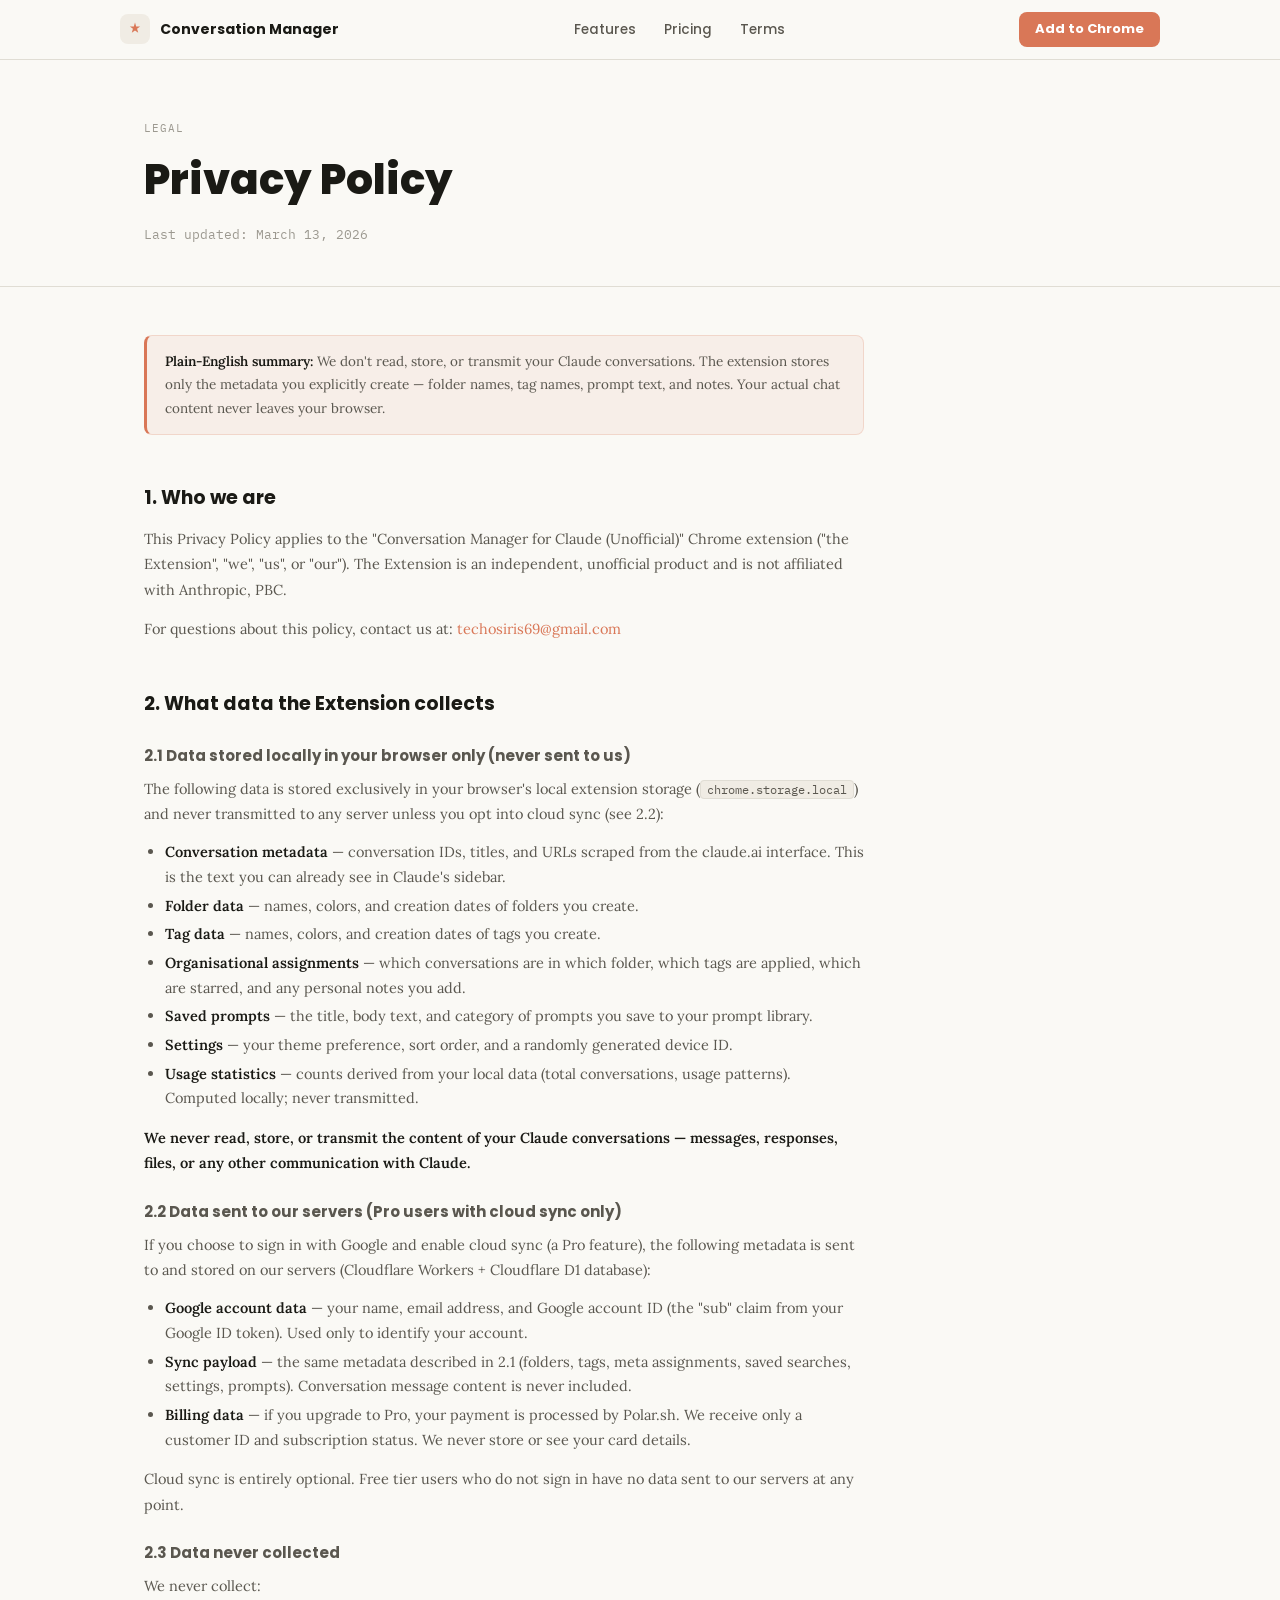
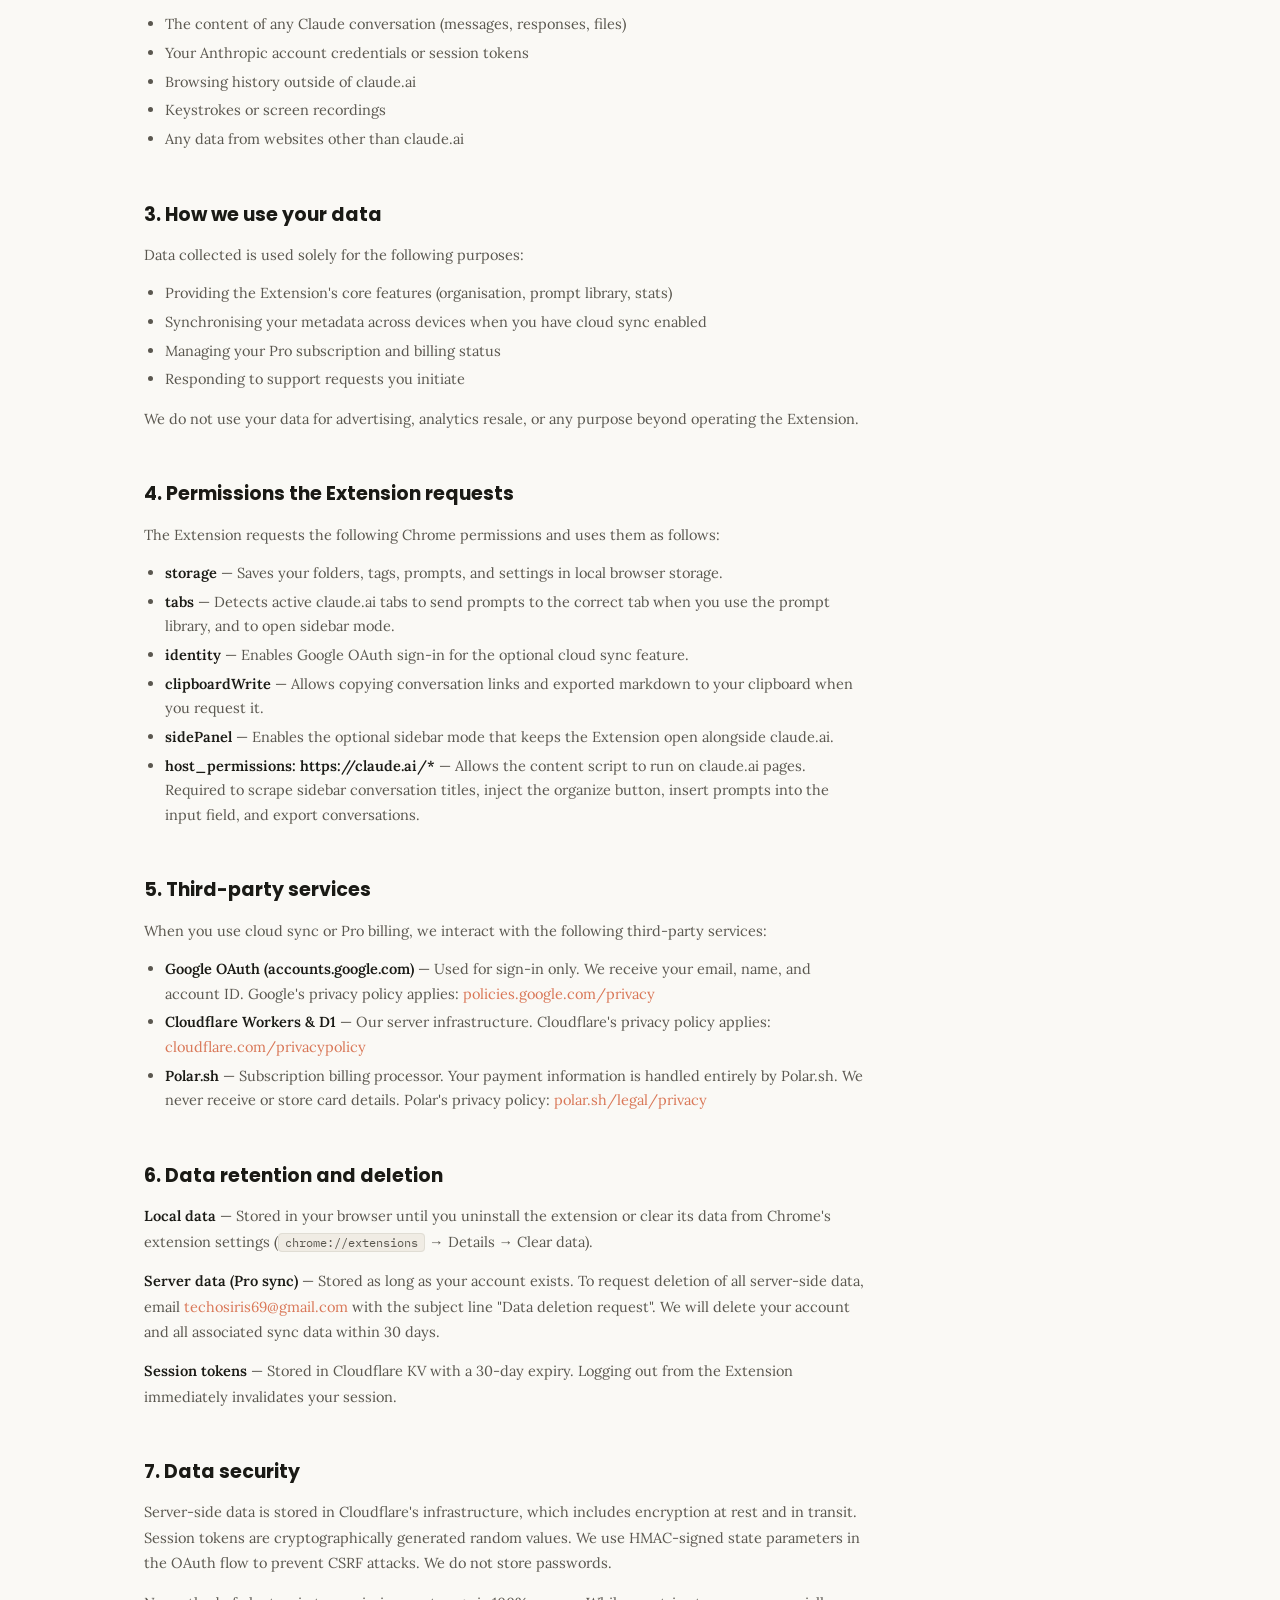
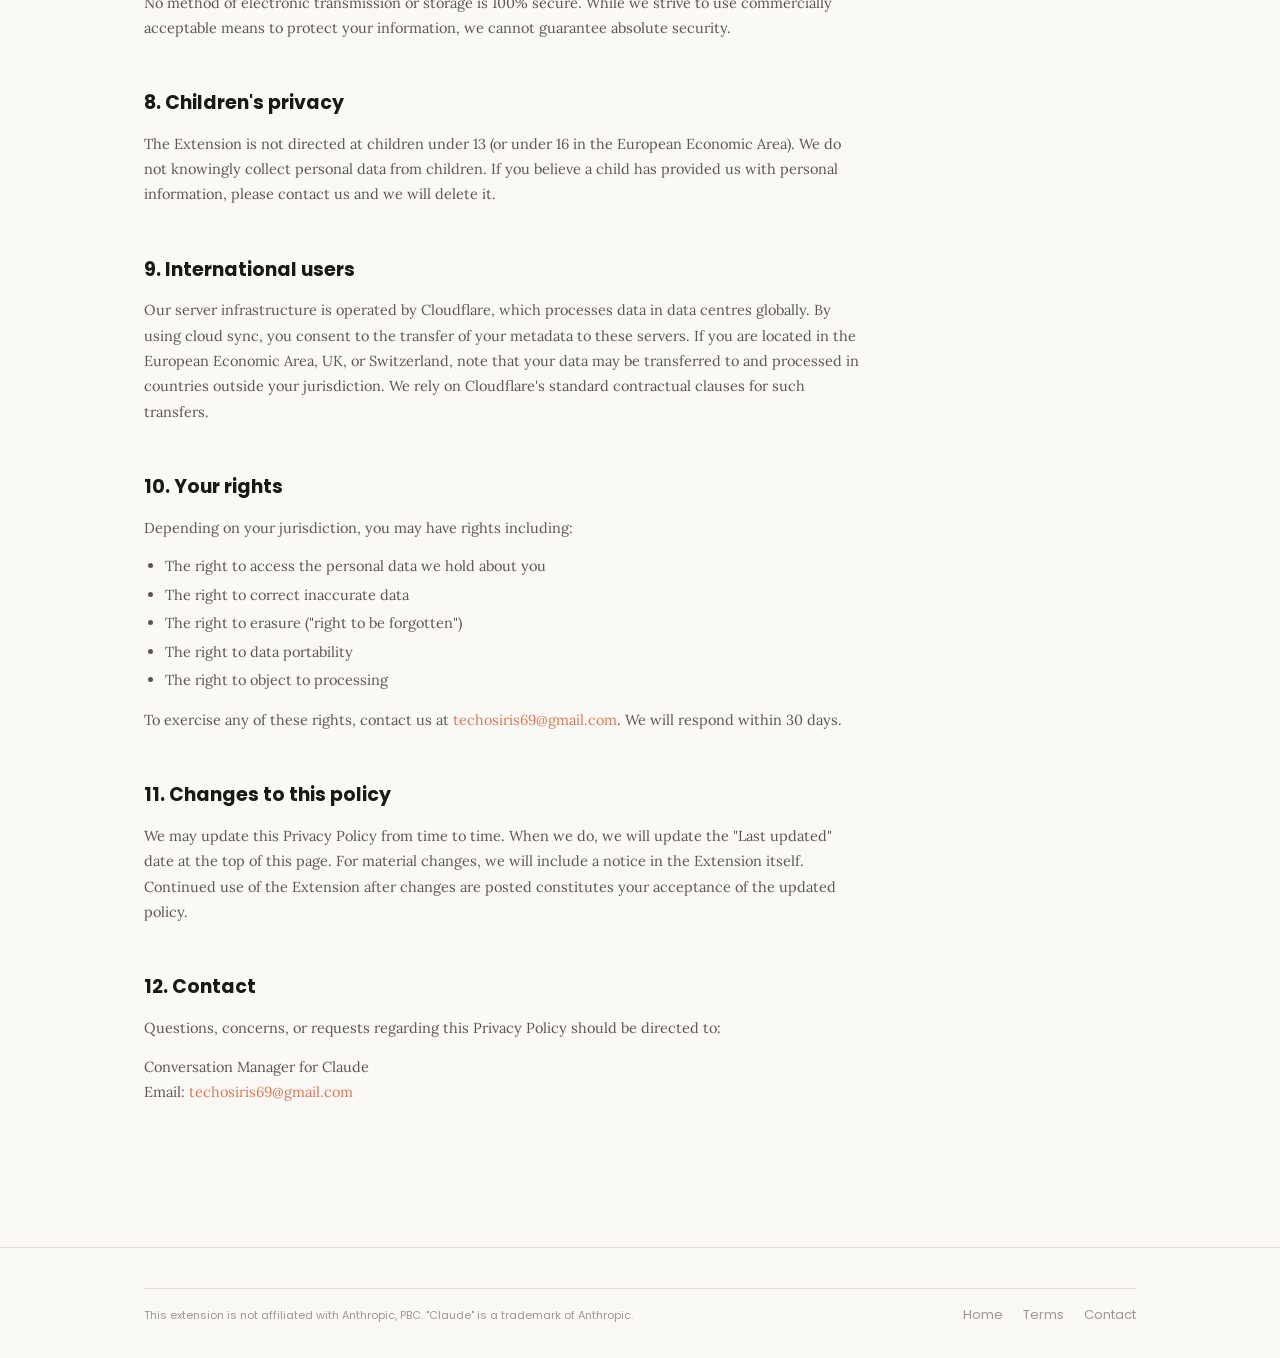
==== privacy.html @ 268daf03 "Add files via upload" ====
<!doctype html>
<html lang="en" data-theme="auto">
    <head>
        <meta charset="UTF-8" />
        <meta name="viewport" content="width=device-width, initial-scale=1.0" />
        <title>Privacy Policy — Conversation Manager for Claude</title>
        <meta
            name="description"
            content="Privacy Policy for Conversation Manager for Claude Chrome extension. We don't store your conversations. We store only metadata you explicitly create."
        />
        <link
            rel="canonical"
            href="https://uy-scuti100.github.io/ccm/privacy.html"
        />
        <link rel="preconnect" href="https://fonts.googleapis.com" />
        <link rel="preconnect" href="https://fonts.gstatic.com" crossorigin />
        <link
            href="https://fonts.googleapis.com/css2?family=IBM+Plex+Mono:wght@400;600&family=Lora:ital,wght@0,400;0,600;1,400&family=Poppins:wght@400;500;600;700;800&display=swap"
            rel="stylesheet"
        />
        <link rel="stylesheet" href="style.css" />
        <!-- or better for modern browsers: -->
        <link rel="icon" href="/assets/icon.svg" type="image/svg+xml" />
        <link rel="icon" href="/icon16.png" sizes="16x16" type="image/png" />
    </head>
    <body>
        <!-- ═══ NAV ═══ -->
        <nav class="site-nav">
            <div class="nav-inner">
                <a class="nav-brand" href="index.html">
                    <div class="nav-brand-icon">
                        <svg viewBox="0 0 28 28" fill="none">
                            <rect
                                width="28"
                                height="28"
                                rx="7"
                                fill="var(--surface2)"
                            />
                            <path
                                d="M14 4L15.8 10.2L22 10L17.2 13.8L19 20L14 16.5L9 20L10.8 13.8L6 10L12.2 10.2Z"
                                fill="#d97757"
                            />
                        </svg>
                    </div>
                    <span class="nav-brand-name">Conversation Manager</span>
                </a>
                <div class="nav-links">
                    <a class="nav-link" href="index.html#features">Features</a>
                    <a class="nav-link" href="index.html#pricing">Pricing</a>
                    <a class="nav-link" href="terms.html">Terms</a>
                </div>
                <div style="display: flex; gap: 8px; align-items: center">
                    <!--<button
                        class="theme-toggle"
                        id="theme-toggle"
                        title="Toggle theme"
                    >
                        🌙
                    </button>-->
                    <a
                        class="nav-cta"
                        href="https://chrome.google.com/webstore"
                        target="_blank"
                        rel="noopener"
                        >Add to Chrome</a
                    >
                </div>
            </div>
        </nav>

        <!-- ═══ HERO ═══ -->
        <div class="legal-hero">
            <div class="container">
                <div class="legal-hero-label">Legal</div>
                <h1 class="legal-hero-title">Privacy Policy</h1>
                <div class="legal-hero-date">Last updated: March 13, 2026</div>
            </div>
        </div>

        <!-- ═══ CONTENT ═══ -->
        <section style="padding-top: 0">
            <div class="container">
                <div class="legal-body">
                    <div class="legal-callout">
                        <p>
                            <strong>Plain-English summary:</strong> We don't
                            read, store, or transmit your Claude conversations.
                            The extension stores only the metadata you
                            explicitly create — folder names, tag names, prompt
                            text, and notes. Your actual chat content never
                            leaves your browser.
                        </p>
                    </div>

                    <h2>1. Who we are</h2>
                    <p>
                        This Privacy Policy applies to the "Conversation Manager
                        for Claude (Unofficial)" Chrome extension ("the
                        Extension", "we", "us", or "our"). The Extension is an
                        independent, unofficial product and is not affiliated
                        with Anthropic, PBC.
                    </p>
                    <p>
                        For questions about this policy, contact us at:
                        <a href="mailto:techosiris69@gmail.com"
                            >techosiris69@gmail.com</a
                        >
                    </p>

                    <h2>2. What data the Extension collects</h2>

                    <h3>
                        2.1 Data stored locally in your browser only (never sent
                        to us)
                    </h3>
                    <p>
                        The following data is stored exclusively in your
                        browser's local extension storage (<span
                            class="inline-code"
                            >chrome.storage.local</span
                        >) and never transmitted to any server unless you opt
                        into cloud sync (see 2.2):
                    </p>
                    <ul>
                        <li>
                            <strong>Conversation metadata</strong> —
                            conversation IDs, titles, and URLs scraped from the
                            claude.ai interface. This is the text you can
                            already see in Claude's sidebar.
                        </li>
                        <li>
                            <strong>Folder data</strong> — names, colors, and
                            creation dates of folders you create.
                        </li>
                        <li>
                            <strong>Tag data</strong> — names, colors, and
                            creation dates of tags you create.
                        </li>
                        <li>
                            <strong>Organisational assignments</strong> — which
                            conversations are in which folder, which tags are
                            applied, which are starred, and any personal notes
                            you add.
                        </li>
                        <li>
                            <strong>Saved prompts</strong> — the title, body
                            text, and category of prompts you save to your
                            prompt library.
                        </li>
                        <li>
                            <strong>Settings</strong> — your theme preference,
                            sort order, and a randomly generated device ID.
                        </li>
                        <li>
                            <strong>Usage statistics</strong> — counts derived
                            from your local data (total conversations, usage
                            patterns). Computed locally; never transmitted.
                        </li>
                    </ul>
                    <p>
                        <strong
                            >We never read, store, or transmit the content of
                            your Claude conversations — messages, responses,
                            files, or any other communication with
                            Claude.</strong
                        >
                    </p>

                    <h3>
                        2.2 Data sent to our servers (Pro users with cloud sync
                        only)
                    </h3>
                    <p>
                        If you choose to sign in with Google and enable cloud
                        sync (a Pro feature), the following metadata is sent to
                        and stored on our servers (Cloudflare Workers +
                        Cloudflare D1 database):
                    </p>
                    <ul>
                        <li>
                            <strong>Google account data</strong> — your name,
                            email address, and Google account ID (the "sub"
                            claim from your Google ID token). Used only to
                            identify your account.
                        </li>
                        <li>
                            <strong>Sync payload</strong> — the same metadata
                            described in 2.1 (folders, tags, meta assignments,
                            saved searches, settings, prompts). Conversation
                            message content is never included.
                        </li>
                        <li>
                            <strong>Billing data</strong> — if you upgrade to
                            Pro, your payment is processed by Polar.sh. We
                            receive only a customer ID and subscription status.
                            We never store or see your card details.
                        </li>
                    </ul>
                    <p>
                        Cloud sync is entirely optional. Free tier users who do
                        not sign in have no data sent to our servers at any
                        point.
                    </p>

                    <h3>2.3 Data never collected</h3>
                    <p>We never collect:</p>
                    <ul>
                        <li>
                            The content of any Claude conversation (messages,
                            responses, files)
                        </li>
                        <li>
                            Your Anthropic account credentials or session tokens
                        </li>
                        <li>Browsing history outside of claude.ai</li>
                        <li>Keystrokes or screen recordings</li>
                        <li>Any data from websites other than claude.ai</li>
                    </ul>

                    <h2>3. How we use your data</h2>
                    <p>
                        Data collected is used solely for the following
                        purposes:
                    </p>
                    <ul>
                        <li>
                            Providing the Extension's core features
                            (organisation, prompt library, stats)
                        </li>
                        <li>
                            Synchronising your metadata across devices when you
                            have cloud sync enabled
                        </li>
                        <li>
                            Managing your Pro subscription and billing status
                        </li>
                        <li>Responding to support requests you initiate</li>
                    </ul>
                    <p>
                        We do not use your data for advertising, analytics
                        resale, or any purpose beyond operating the Extension.
                    </p>

                    <h2>4. Permissions the Extension requests</h2>
                    <p>
                        The Extension requests the following Chrome permissions
                        and uses them as follows:
                    </p>
                    <ul>
                        <li>
                            <strong>storage</strong> — Saves your folders, tags,
                            prompts, and settings in local browser storage.
                        </li>
                        <li>
                            <strong>tabs</strong> — Detects active claude.ai
                            tabs to send prompts to the correct tab when you use
                            the prompt library, and to open sidebar mode.
                        </li>
                        <li>
                            <strong>identity</strong> — Enables Google OAuth
                            sign-in for the optional cloud sync feature.
                        </li>
                        <li>
                            <strong>clipboardWrite</strong> — Allows copying
                            conversation links and exported markdown to your
                            clipboard when you request it.
                        </li>
                        <li>
                            <strong>sidePanel</strong> — Enables the optional
                            sidebar mode that keeps the Extension open alongside
                            claude.ai.
                        </li>
                        <li>
                            <strong
                                >host_permissions: https://claude.ai/*</strong
                            >
                            — Allows the content script to run on claude.ai
                            pages. Required to scrape sidebar conversation
                            titles, inject the organize button, insert prompts
                            into the input field, and export conversations.
                        </li>
                    </ul>

                    <h2>5. Third-party services</h2>
                    <p>
                        When you use cloud sync or Pro billing, we interact with
                        the following third-party services:
                    </p>
                    <ul>
                        <li>
                            <strong>Google OAuth (accounts.google.com)</strong>
                            — Used for sign-in only. We receive your email,
                            name, and account ID. Google's privacy policy
                            applies:
                            <a
                                href="https://policies.google.com/privacy"
                                target="_blank"
                                rel="noopener"
                                >policies.google.com/privacy</a
                            >
                        </li>
                        <li>
                            <strong>Cloudflare Workers &amp; D1</strong> — Our
                            server infrastructure. Cloudflare's privacy policy
                            applies:
                            <a
                                href="https://www.cloudflare.com/privacypolicy/"
                                target="_blank"
                                rel="noopener"
                                >cloudflare.com/privacypolicy</a
                            >
                        </li>
                        <li>
                            <strong>Polar.sh</strong> — Subscription billing
                            processor. Your payment information is handled
                            entirely by Polar.sh. We never receive or store card
                            details. Polar's privacy policy:
                            <a
                                href="https://polar.sh/legal/privacy"
                                target="_blank"
                                rel="noopener"
                                >polar.sh/legal/privacy</a
                            >
                        </li>
                    </ul>

                    <h2>6. Data retention and deletion</h2>
                    <p>
                        <strong>Local data</strong> — Stored in your browser
                        until you uninstall the extension or clear its data from
                        Chrome's extension settings (<span class="inline-code"
                            >chrome://extensions</span
                        >
                        → Details → Clear data).
                    </p>
                    <p>
                        <strong>Server data (Pro sync)</strong> — Stored as long
                        as your account exists. To request deletion of all
                        server-side data, email
                        <a href="mailto:techosiris69@gmail.com"
                            >techosiris69@gmail.com</a
                        >
                        with the subject line "Data deletion request". We will
                        delete your account and all associated sync data within
                        30 days.
                    </p>
                    <p>
                        <strong>Session tokens</strong> — Stored in Cloudflare
                        KV with a 30-day expiry. Logging out from the Extension
                        immediately invalidates your session.
                    </p>

                    <h2>7. Data security</h2>
                    <p>
                        Server-side data is stored in Cloudflare's
                        infrastructure, which includes encryption at rest and in
                        transit. Session tokens are cryptographically generated
                        random values. We use HMAC-signed state parameters in
                        the OAuth flow to prevent CSRF attacks. We do not store
                        passwords.
                    </p>
                    <p>
                        No method of electronic transmission or storage is 100%
                        secure. While we strive to use commercially acceptable
                        means to protect your information, we cannot guarantee
                        absolute security.
                    </p>

                    <h2>8. Children's privacy</h2>
                    <p>
                        The Extension is not directed at children under 13 (or
                        under 16 in the European Economic Area). We do not
                        knowingly collect personal data from children. If you
                        believe a child has provided us with personal
                        information, please contact us and we will delete it.
                    </p>

                    <h2>9. International users</h2>
                    <p>
                        Our server infrastructure is operated by Cloudflare,
                        which processes data in data centres globally. By using
                        cloud sync, you consent to the transfer of your metadata
                        to these servers. If you are located in the European
                        Economic Area, UK, or Switzerland, note that your data
                        may be transferred to and processed in countries outside
                        your jurisdiction. We rely on Cloudflare's standard
                        contractual clauses for such transfers.
                    </p>

                    <h2>10. Your rights</h2>
                    <p>
                        Depending on your jurisdiction, you may have rights
                        including:
                    </p>
                    <ul>
                        <li>
                            The right to access the personal data we hold about
                            you
                        </li>
                        <li>The right to correct inaccurate data</li>
                        <li>The right to erasure ("right to be forgotten")</li>
                        <li>The right to data portability</li>
                        <li>The right to object to processing</li>
                    </ul>
                    <p>
                        To exercise any of these rights, contact us at
                        <a href="mailto:techosiris69@gmail.com"
                            >techosiris69@gmail.com</a
                        >. We will respond within 30 days.
                    </p>

                    <h2>11. Changes to this policy</h2>
                    <p>
                        We may update this Privacy Policy from time to time.
                        When we do, we will update the "Last updated" date at
                        the top of this page. For material changes, we will
                        include a notice in the Extension itself. Continued use
                        of the Extension after changes are posted constitutes
                        your acceptance of the updated policy.
                    </p>

                    <h2>12. Contact</h2>
                    <p>
                        Questions, concerns, or requests regarding this Privacy
                        Policy should be directed to:
                    </p>
                    <p>
                        Conversation Manager for Claude<br />
                        Email:
                        <a href="mailto:techosiris69@gmail.com"
                            >techosiris69@gmail.com</a
                        ><br />
                        <!--GitHub:
                        <a
                            href="https://github.com/uy-scuti100/ccm"
                            target="_blank"
                            rel="noopener"
                            >github.com/uy-scuti100/ccm</a
                        >-->
                    </p>
                </div>
            </div>
        </section>

        <!-- ═══ FOOTER ═══ -->
        <footer class="site-footer" style="margin-top: 48px">
            <div class="footer-inner">
                <div class="footer-bottom">
                    <div class="footer-disclaimer">
                        This extension is not affiliated with Anthropic, PBC.
                        "Claude" is a trademark of Anthropic.
                    </div>
                    <div style="display: flex; gap: 20px">
                        <a class="footer-link" href="index.html">Home</a>
                        <a class="footer-link" href="terms.html">Terms</a>
                        <a
                            class="footer-link"
                            href="mailto:techosiris69@gmail.com"
                            >Contact</a
                        >
                    </div>
                </div>
            </div>
        </footer>

        <script>
            const themes = ["auto", "light", "dark"];
            const icons = { auto: "🌙", light: "☀️", dark: "🌙" };
            let idx = 0;
            const html = document.documentElement;
            const btn = document.getElementById("theme-toggle");
            function load() {
                const s = localStorage.getItem("ccm-site-theme") || "auto";
                idx = themes.indexOf(s);
                if (idx < 0) idx = 0;
                apply();
            }
            function apply() {
                html.setAttribute("data-theme", themes[idx]);
                if (btn) btn.textContent = icons[themes[idx]];
                localStorage.setItem("ccm-site-theme", themes[idx]);
            }
            btn?.addEventListener("click", () => {
                idx = (idx + 1) % themes.length;
                apply();
            });
            load();
        </script>
    </body>
</html>
---- style.css ----
/* ═══════════════════════════════════════════════════
   Conversation Manager for Claude — Site Styles
   Design system: Anthropic-inspired warm neutrals
   Supports light / dark / auto (prefers-color-scheme)
═══════════════════════════════════════════════════ */

/* ─── TOKENS ─── */
:root {
    --accent: #d97757;
    --accent-h: #c4673f;
    --blue: #5a8bb8;
    --green: #5a8b5a;

    --bg: #faf9f5;
    --bg2: #f3f1eb;
    --surface: #ffffff;
    --surface2: #f0ece4;
    --border: #e0ddd4;
    --border2: #ccc9c0;

    --text: #1a1a15;
    --text2: #5a574f;
    --muted: #9c9990;

    --radius: 14px;
    --radius-sm: 8px;
    --shadow: 0 4px 24px rgba(0, 0, 0, 0.08), 0 1px 4px rgba(0, 0, 0, 0.05);
    --shadow-lg: 0 12px 48px rgba(0, 0, 0, 0.12), 0 2px 8px rgba(0, 0, 0, 0.06);

    --font-ui:
        "Poppins", -apple-system, BlinkMacSystemFont, "Segoe UI", sans-serif;
    --font-body: "Lora", Georgia, "Times New Roman", serif;
    --font-mono: "IBM Plex Mono", "Fira Code", "Cascadia Code", monospace;

    --max-w: 1040px;
    --nav-h: 60px;

    color-scheme: light;
}

[data-theme="dark"] {
    --bg: #141413;
    --bg2: #1a1917;
    --surface: #201e1c;
    --surface2: #2a2826;
    --border: #2c2a27;
    --border2: #3a3733;

    --text: #f0ece4;
    --text2: #b0aea5;
    --muted: #6b6760;

    color-scheme: dark;
}

@media (prefers-color-scheme: dark) {
    [data-theme="auto"] {
        --bg: #141413;
        --bg2: #1a1917;
        --surface: #201e1c;
        --surface2: #2a2826;
        --border: #2c2a27;
        --border2: #3a3733;
        --text: #f0ece4;
        --text2: #b0aea5;
        --muted: #6b6760;
        color-scheme: dark;
    }
}

/* ─── RESET ─── */
*,
*::before,
*::after {
    box-sizing: border-box;
    margin: 0;
    padding: 0;
}
html {
    scroll-behavior: smooth;
}
body {
    font-family: var(--font-ui);
    font-size: 15px;
    line-height: 1.6;
    background: var(--bg);
    color: var(--text);
    transition:
        background 0.2s,
        color 0.2s;
    min-height: 100vh;
}
a {
    color: var(--accent);
    text-decoration: none;
}
a:hover {
    text-decoration: underline;
}
img {
    max-width: 100%;
    display: block;
}
ul,
ol {
    padding-left: 1.4em;
}

/* ─── NAV ─── */
.site-nav {
    position: sticky;
    top: 0;
    height: var(--nav-h);
    background: var(--bg);
    border-bottom: 1px solid var(--border);
    backdrop-filter: blur(12px);
    -webkit-backdrop-filter: blur(12px);
    z-index: 100;
    display: flex;
    align-items: center;
    padding: 0 24px;
}
.nav-inner {
    max-width: var(--max-w);
    width: 100%;
    margin: 0 auto;
    display: flex;
    align-items: center;
    justify-content: space-between;
    gap: 16px;
}
.nav-brand {
    display: flex;
    align-items: center;
    gap: 10px;
    text-decoration: none;
    color: var(--text);
}
.nav-brand-icon {
    width: 30px;
    height: 30px;
    background: var(--surface2);
    border-radius: 8px;
    display: flex;
    align-items: center;
    justify-content: center;
    flex-shrink: 0;
}
.nav-brand-icon svg {
    width: 18px;
    height: 18px;
}
.nav-brand-name {
    font-size: 14px;
    font-weight: 700;
    color: var(--text);
    white-space: nowrap;
}
.nav-links {
    display: flex;
    align-items: center;
    gap: 4px;
}
.nav-link {
    padding: 6px 12px;
    border-radius: 6px;
    font-size: 13.5px;
    font-weight: 500;
    color: var(--text2);
    transition:
        background 0.15s,
        color 0.15s;
    text-decoration: none;
}
.nav-link:hover {
    background: var(--surface2);
    color: var(--text);
    text-decoration: none;
}
.nav-cta {
    padding: 7px 16px;
    background: var(--accent);
    color: #fff !important;
    border-radius: 8px;
    font-size: 13px;
    font-weight: 700;
    transition:
        background 0.15s,
        transform 0.1s;
    white-space: nowrap;
}
.nav-cta:hover {
    background: var(--accent-h);
    transform: translateY(-1px);
    text-decoration: none;
}

/* Theme toggle */
.theme-toggle {
    width: 34px;
    height: 34px;
    border-radius: 8px;
    border: 1px solid var(--border);
    background: var(--surface);
    color: var(--text2);
    cursor: pointer;
    display: flex;
    align-items: center;
    justify-content: center;
    font-size: 15px;
    transition:
        background 0.15s,
        border-color 0.15s;
    flex-shrink: 0;
}
.theme-toggle:hover {
    background: var(--surface2);
    border-color: var(--border2);
}

/* ─── LAYOUT ─── */
.container {
    max-width: var(--max-w);
    margin: 0 auto;
    padding: 0 24px;
}
section {
    padding: 80px 0;
}
section:first-of-type {
    padding-top: 60px;
}

/* ─── HERO ─── */
.hero {
    padding: 80px 0 72px;
    text-align: center;
}
.hero-badge {
    display: inline-flex;
    align-items: center;
    gap: 6px;
    padding: 5px 14px;
    background: rgba(217, 119, 87, 0.12);
    border: 1px solid rgba(217, 119, 87, 0.25);
    border-radius: 100px;
    font-size: 12px;
    font-weight: 600;
    color: var(--accent);
    font-family: var(--font-mono);
    margin-bottom: 24px;
    letter-spacing: 0.05em;
    text-transform: uppercase;
}
.hero-title {
    font-size: clamp(32px, 5vw, 56px);
    font-weight: 800;
    line-height: 1.1;
    color: var(--text);
    margin-bottom: 20px;
    letter-spacing: -0.02em;
}
.hero-title em {
    font-style: normal;
    color: var(--accent);
}
.hero-sub {
    font-size: clamp(16px, 2.5vw, 19px);
    color: var(--text2);
    max-width: 560px;
    margin: 0 auto 36px;
    line-height: 1.65;
    font-family: var(--font-body);
}
.hero-actions {
    display: flex;
    gap: 12px;
    justify-content: center;
    flex-wrap: wrap;
    margin-bottom: 48px;
}
.btn {
    display: inline-flex;
    align-items: center;
    gap: 8px;
    padding: 13px 26px;
    border-radius: 10px;
    font-family: var(--font-ui);
    font-size: 14px;
    font-weight: 700;
    cursor: pointer;
    border: none;
    transition: all 0.15s;
    text-decoration: none;
}
.btn-primary {
    background: var(--accent);
    color: #fff;
    box-shadow: 0 4px 14px rgba(217, 119, 87, 0.35);
}
.btn-primary:hover {
    background: var(--accent-h);
    transform: translateY(-2px);
    box-shadow: 0 6px 20px rgba(217, 119, 87, 0.4);
    text-decoration: none;
    color: #fff;
}
.btn-secondary {
    background: var(--surface);
    color: var(--text);
    border: 1px solid var(--border);
}
.btn-secondary:hover {
    background: var(--surface2);
    transform: translateY(-1px);
    text-decoration: none;
    color: var(--text);
}

/* Browser mockup */
.browser-mockup {
    max-width: 780px;
    margin: 0 auto;
    background: var(--surface);
    border: 1px solid var(--border);
    border-radius: 12px;
    box-shadow: var(--shadow-lg);
    overflow: hidden;
}
.browser-bar {
    display: flex;
    align-items: center;
    gap: 6px;
    padding: 10px 14px;
    background: var(--surface2);
    border-bottom: 1px solid var(--border);
}
.browser-dot {
    width: 10px;
    height: 10px;
    border-radius: 50%;
    background: var(--border2);
}
.browser-dot:nth-child(1) {
    background: #ff5f57;
}
.browser-dot:nth-child(2) {
    background: #febc2e;
}
.browser-dot:nth-child(3) {
    background: #28c840;
}
.browser-url {
    flex: 1;
    background: var(--bg);
    border: 1px solid var(--border);
    border-radius: 5px;
    height: 22px;
    margin: 0 8px;
    display: flex;
    align-items: center;
    padding: 0 8px;
    font-family: var(--font-mono);
    font-size: 10px;
    color: var(--muted);
}
.browser-content {
    aspect-ratio: 16/9;
    background: var(--bg2);
    display: flex;
    align-items: center;
    justify-content: center;
    color: var(--muted);
    font-size: 13px;
}
.browser-screenshot {
    width: 100%;
    object-fit: cover;
}

/* ─── FEATURES GRID ─── */
.section-label {
    font-family: var(--font-mono);
    font-size: 11px;
    text-transform: uppercase;
    letter-spacing: 0.12em;
    color: var(--accent);
    margin-bottom: 12px;
}
.section-title {
    font-size: clamp(24px, 3.5vw, 38px);
    font-weight: 800;
    color: var(--text);
    margin-bottom: 14px;
    letter-spacing: -0.02em;
    line-height: 1.15;
}
.section-sub {
    font-size: 16px;
    color: var(--text2);
    max-width: 520px;
    font-family: var(--font-body);
    line-height: 1.65;
    margin-bottom: 48px;
}
.features-grid {
    display: grid;
    grid-template-columns: repeat(auto-fill, minmax(280px, 1fr));
    gap: 16px;
}
.feature-card {
    background: var(--surface);
    border: 1px solid var(--border);
    border-radius: var(--radius);
    padding: 24px;
    transition:
        border-color 0.15s,
        box-shadow 0.15s,
        transform 0.15s;
}
.feature-card:hover {
    border-color: rgba(217, 119, 87, 0.4);
    box-shadow: var(--shadow);
    transform: translateY(-2px);
}
.feature-icon {
    width: 42px;
    height: 42px;
    background: rgba(217, 119, 87, 0.1);
    border-radius: 10px;
    display: flex;
    align-items: center;
    justify-content: center;
    font-size: 20px;
    margin-bottom: 14px;
}
.feature-title {
    font-size: 15px;
    font-weight: 700;
    color: var(--text);
    margin-bottom: 6px;
}
.feature-desc {
    font-size: 13.5px;
    color: var(--text2);
    line-height: 1.6;
    font-family: var(--font-body);
}
.feature-badge {
    display: inline-block;
    margin-top: 10px;
    font-family: var(--font-mono);
    font-size: 9px;
    padding: 2px 7px;
    border-radius: 4px;
    font-weight: 600;
    text-transform: uppercase;
    letter-spacing: 0.06em;
}
.badge-free {
    background: rgba(90, 139, 90, 0.15);
    color: var(--green);
    border: 1px solid rgba(90, 139, 90, 0.3);
}
.badge-pro {
    background: rgba(217, 119, 87, 0.12);
    color: var(--accent);
    border: 1px solid rgba(217, 119, 87, 0.25);
}

/* ─── HOW IT WORKS ─── */
.steps {
    display: flex;
    flex-direction: column;
    gap: 0;
    max-width: 640px;
}
.step {
    display: flex;
    gap: 20px;
    position: relative;
    padding-bottom: 32px;
}
.step:last-child {
    padding-bottom: 0;
}
.step-num-wrap {
    display: flex;
    flex-direction: column;
    align-items: center;
    flex-shrink: 0;
}
.step-num {
    width: 36px;
    height: 36px;
    background: var(--accent);
    color: #fff;
    border-radius: 50%;
    display: flex;
    align-items: center;
    justify-content: center;
    font-size: 14px;
    font-weight: 800;
    flex-shrink: 0;
}
.step-line {
    width: 2px;
    flex: 1;
    background: var(--border);
    margin-top: 6px;
}
.step:last-child .step-line {
    display: none;
}
.step-body {
    padding-top: 6px;
}
.step-title {
    font-size: 15px;
    font-weight: 700;
    color: var(--text);
    margin-bottom: 4px;
}
.step-desc {
    font-size: 13.5px;
    color: var(--text2);
    font-family: var(--font-body);
    line-height: 1.6;
}

/* ─── PRICING ─── */
.pricing-grid {
    display: grid;
    grid-template-columns: repeat(auto-fit, minmax(280px, 1fr));
    gap: 20px;
    max-width: 700px;
}
.pricing-card {
    background: var(--surface);
    border: 1px solid var(--border);
    border-radius: var(--radius);
    padding: 28px;
    position: relative;
}
.pricing-card.featured {
    border-color: var(--accent);
    box-shadow:
        0 0 0 1px var(--accent),
        var(--shadow);
}
.pricing-featured-badge {
    position: absolute;
    top: -11px;
    left: 50%;
    transform: translateX(-50%);
    background: var(--accent);
    color: #fff;
    font-size: 10px;
    font-weight: 700;
    padding: 3px 12px;
    border-radius: 100px;
    font-family: var(--font-mono);
    text-transform: uppercase;
    letter-spacing: 0.06em;
    white-space: nowrap;
}
.pricing-plan {
    font-size: 13px;
    font-weight: 700;
    color: var(--muted);
    text-transform: uppercase;
    letter-spacing: 0.08em;
    margin-bottom: 10px;
    font-family: var(--font-mono);
}
.pricing-price {
    font-size: 40px;
    font-weight: 800;
    color: var(--text);
    line-height: 1;
    margin-bottom: 4px;
}
.pricing-price sup {
    font-size: 20px;
    vertical-align: top;
    margin-top: 8px;
    display: inline-block;
}
.pricing-period {
    font-size: 13px;
    color: var(--muted);
    margin-bottom: 20px;
}
.pricing-divider {
    border: none;
    border-top: 1px solid var(--border);
    margin: 16px 0;
}
.pricing-features {
    list-style: none;
    padding: 0;
    display: flex;
    flex-direction: column;
    gap: 9px;
    margin-bottom: 24px;
}
.pricing-features li {
    display: flex;
    gap: 8px;
    font-size: 13.5px;
    color: var(--text2);
    align-items: flex-start;
}
.pricing-features li::before {
    content: "✓";
    color: var(--accent);
    font-weight: 700;
    flex-shrink: 0;
    margin-top: 1px;
}
.pricing-features li.dim {
    color: var(--muted);
}
.pricing-features li.dim::before {
    content: "–";
    color: var(--muted);
}
.pricing-btn {
    display: block;
    width: 100%;
    padding: 11px;
    text-align: center;
    border-radius: 8px;
    font-family: var(--font-ui);
    font-size: 13.5px;
    font-weight: 700;
    cursor: pointer;
    border: none;
    transition: all 0.15s;
    text-decoration: none;
}
.pricing-btn.primary {
    background: var(--accent);
    color: #fff;
}
.pricing-btn.primary:hover {
    background: var(--accent-h);
    text-decoration: none;
    color: #fff;
}
.pricing-btn.ghost {
    background: transparent;
    color: var(--text2);
    border: 1px solid var(--border);
}
.pricing-btn.ghost:hover {
    border-color: var(--accent);
    color: var(--accent);
    text-decoration: none;
}

/* ─── FAQ ─── */
.faq-list {
    max-width: 680px;
    display: flex;
    flex-direction: column;
    gap: 0;
}
.faq-item {
    border-bottom: 1px solid var(--border);
}
.faq-item:first-child {
    border-top: 1px solid var(--border);
}
.faq-q {
    display: flex;
    justify-content: space-between;
    align-items: center;
    padding: 18px 0;
    cursor: pointer;
    font-size: 15px;
    font-weight: 600;
    color: var(--text);
    gap: 12px;
    user-select: none;
}
.faq-q:hover {
    color: var(--accent);
}
.faq-arrow {
    font-size: 12px;
    color: var(--muted);
    transition: transform 0.2s;
    flex-shrink: 0;
}
.faq-item.open .faq-arrow {
    transform: rotate(180deg);
}
.faq-a {
    display: none;
    padding-bottom: 18px;
    font-size: 14px;
    color: var(--text2);
    font-family: var(--font-body);
    line-height: 1.7;
}
.faq-item.open .faq-a {
    display: block;
}

/* ─── CTA SECTION ─── */
.cta-section {
    background: linear-gradient(
        135deg,
        rgba(217, 119, 87, 0.08) 0%,
        rgba(90, 139, 204, 0.06) 100%
    );
    border: 1px solid var(--border);
    border-radius: var(--radius);
    padding: 56px 40px;
    text-align: center;
}
.cta-title {
    font-size: clamp(22px, 3vw, 34px);
    font-weight: 800;
    color: var(--text);
    margin-bottom: 12px;
}
.cta-sub {
    font-size: 16px;
    color: var(--text2);
    font-family: var(--font-body);
    margin-bottom: 28px;
}

/* ─── FOOTER ─── */
.site-footer {
    border-top: 1px solid var(--border);
    padding: 40px 0 32px;
}
.footer-inner {
    max-width: var(--max-w);
    margin: 0 auto;
    padding: 0 24px;
    display: flex;
    flex-direction: column;
    gap: 24px;
}
.footer-top {
    display: flex;
    justify-content: space-between;
    align-items: flex-start;
    flex-wrap: wrap;
    gap: 24px;
}
.footer-brand {
    display: flex;
    align-items: center;
    gap: 10px;
    color: var(--text2);
    font-size: 13.5px;
    text-decoration: none;
}
.footer-brand:hover {
    color: var(--text);
    text-decoration: none;
}
.footer-links {
    display: flex;
    gap: 20px;
    flex-wrap: wrap;
}
.footer-link {
    font-size: 13px;
    color: var(--muted);
    transition: color 0.15s;
}
.footer-link:hover {
    color: var(--text);
    text-decoration: none;
}
.footer-bottom {
    display: flex;
    justify-content: space-between;
    align-items: center;
    flex-wrap: wrap;
    gap: 8px;
    padding-top: 16px;
    border-top: 1px solid var(--border);
    font-size: 12px;
    color: var(--muted);
}
.footer-disclaimer {
    max-width: 520px;
    font-size: 11px;
    color: var(--muted);
    line-height: 1.5;
}

/* ─── LEGAL PAGES ─── */
.legal-hero {
    padding: 60px 0 40px;
    border-bottom: 1px solid var(--border);
    margin-bottom: 48px;
}
.legal-hero-label {
    font-family: var(--font-mono);
    font-size: 11px;
    text-transform: uppercase;
    letter-spacing: 0.1em;
    color: var(--muted);
    margin-bottom: 8px;
}
.legal-hero-title {
    font-size: clamp(26px, 4vw, 42px);
    font-weight: 800;
    color: var(--text);
    margin-bottom: 12px;
}
.legal-hero-date {
    font-size: 13px;
    color: var(--muted);
    font-family: var(--font-mono);
}
.legal-body {
    max-width: 720px;
}
.legal-body h2 {
    font-size: 19px;
    font-weight: 700;
    color: var(--text);
    margin: 40px 0 12px;
    padding-top: 8px;
}
.legal-body h3 {
    font-size: 15px;
    font-weight: 700;
    color: var(--text2);
    margin: 24px 0 8px;
}
.legal-body p {
    font-size: 14.5px;
    color: var(--text2);
    font-family: var(--font-body);
    line-height: 1.75;
    margin-bottom: 14px;
}
.legal-body ul,
.legal-body ol {
    margin-bottom: 14px;
}
.legal-body li {
    font-size: 14.5px;
    color: var(--text2);
    font-family: var(--font-body);
    line-height: 1.7;
    margin-bottom: 4px;
}
.legal-body a {
    color: var(--accent);
}
.legal-body strong {
    color: var(--text);
    font-weight: 600;
}
.legal-callout {
    background: rgba(217, 119, 87, 0.08);
    border: 1px solid rgba(217, 119, 87, 0.2);
    border-left: 3px solid var(--accent);
    border-radius: 8px;
    padding: 14px 18px;
    margin: 20px 0;
}
.legal-callout p {
    margin: 0;
    font-size: 13.5px;
    color: var(--text2);
}

/* ─── UTILS ─── */
.text-center {
    text-align: center;
}
.mt-48 {
    margin-top: 48px;
}
.inline-code {
    font-family: var(--font-mono);
    font-size: 12px;
    background: var(--surface2);
    border: 1px solid var(--border);
    border-radius: 4px;
    padding: 1px 6px;
}

/* ─── RESPONSIVE ─── */
@media (max-width: 768px) {
    section {
        padding: 56px 0;
    }
    .hero {
        padding: 56px 0 48px;
    }
    .nav-links {
        display: none;
    }
    .cta-section {
        padding: 40px 20px;
    }
    .footer-top {
        flex-direction: column;
    }
    .pricing-grid {
        grid-template-columns: 1fr;
    }
    .features-grid {
        grid-template-columns: 1fr;
    }
}
@media (max-width: 480px) {
    .container {
        padding: 0 16px;
    }
    .hero-actions {
        flex-direction: column;
        align-items: center;
    }
    .btn {
        width: 100%;
        max-width: 280px;
        justify-content: center;
    }
}
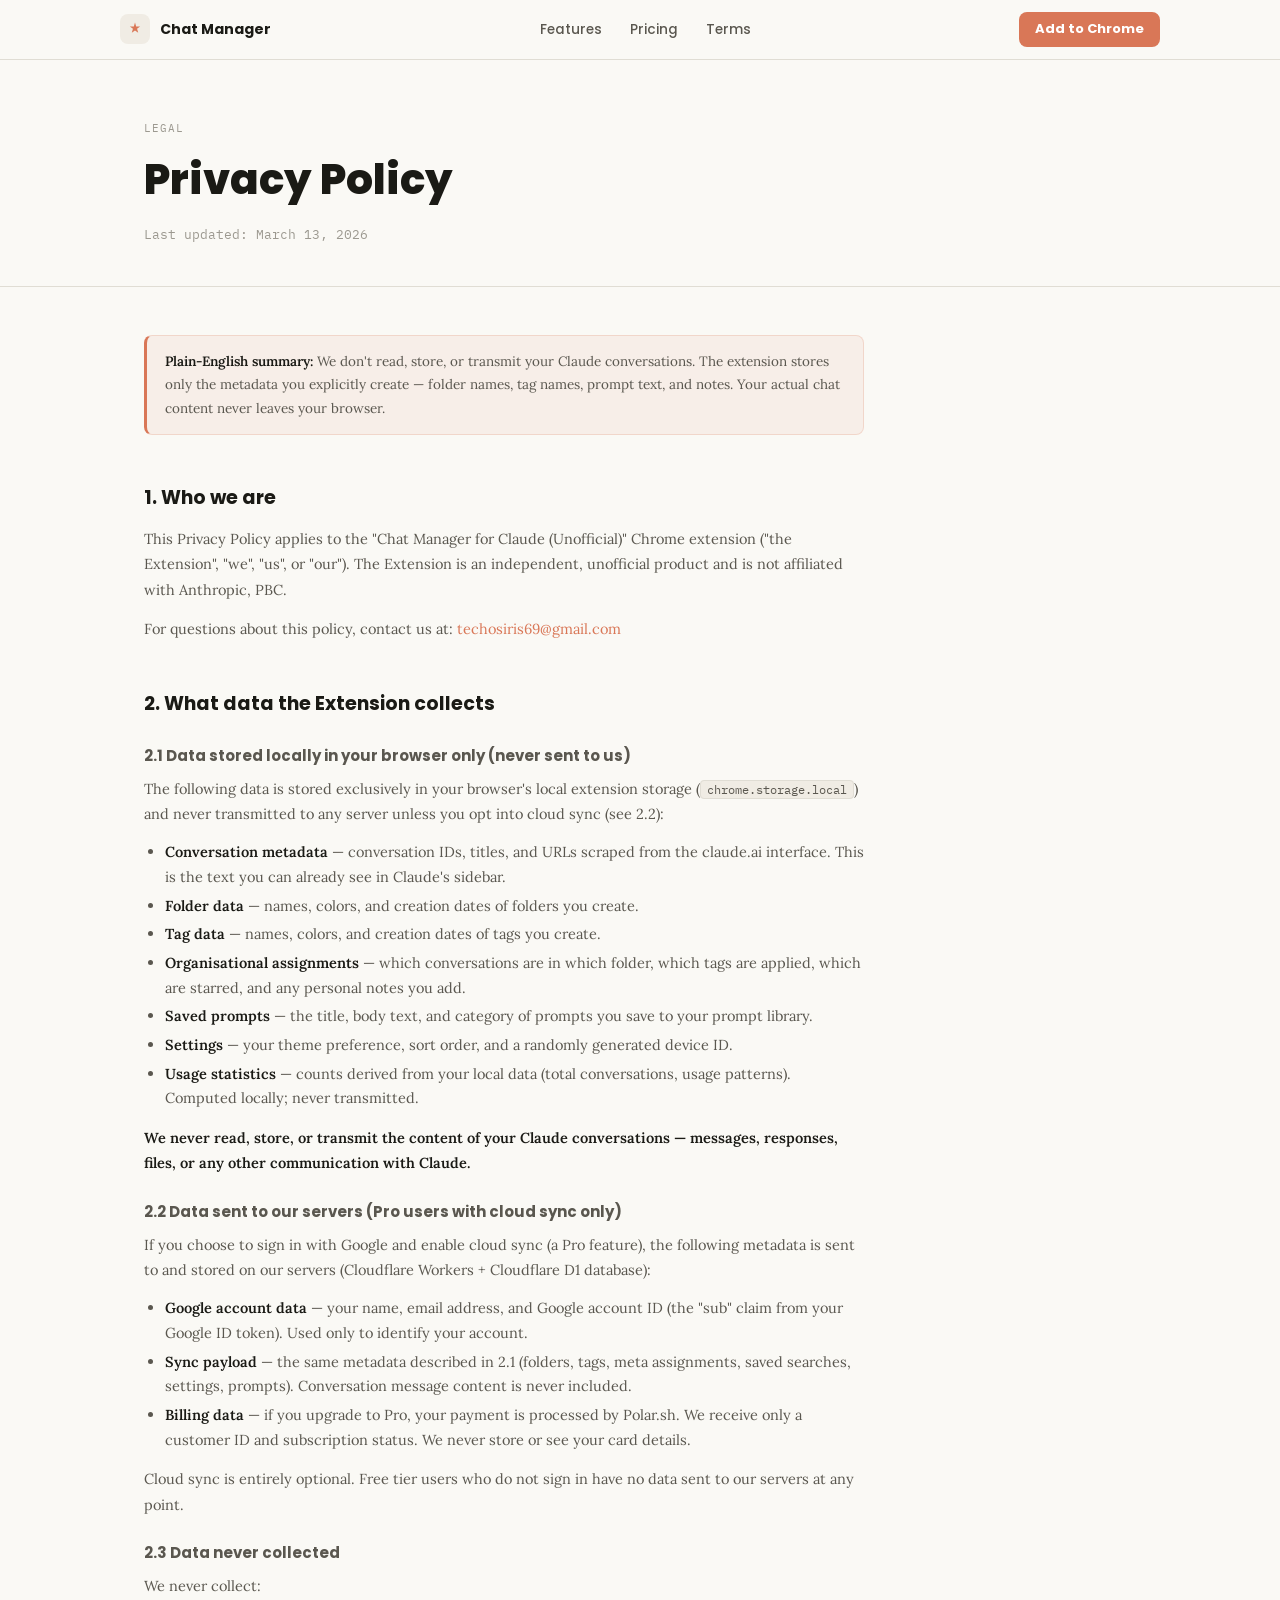
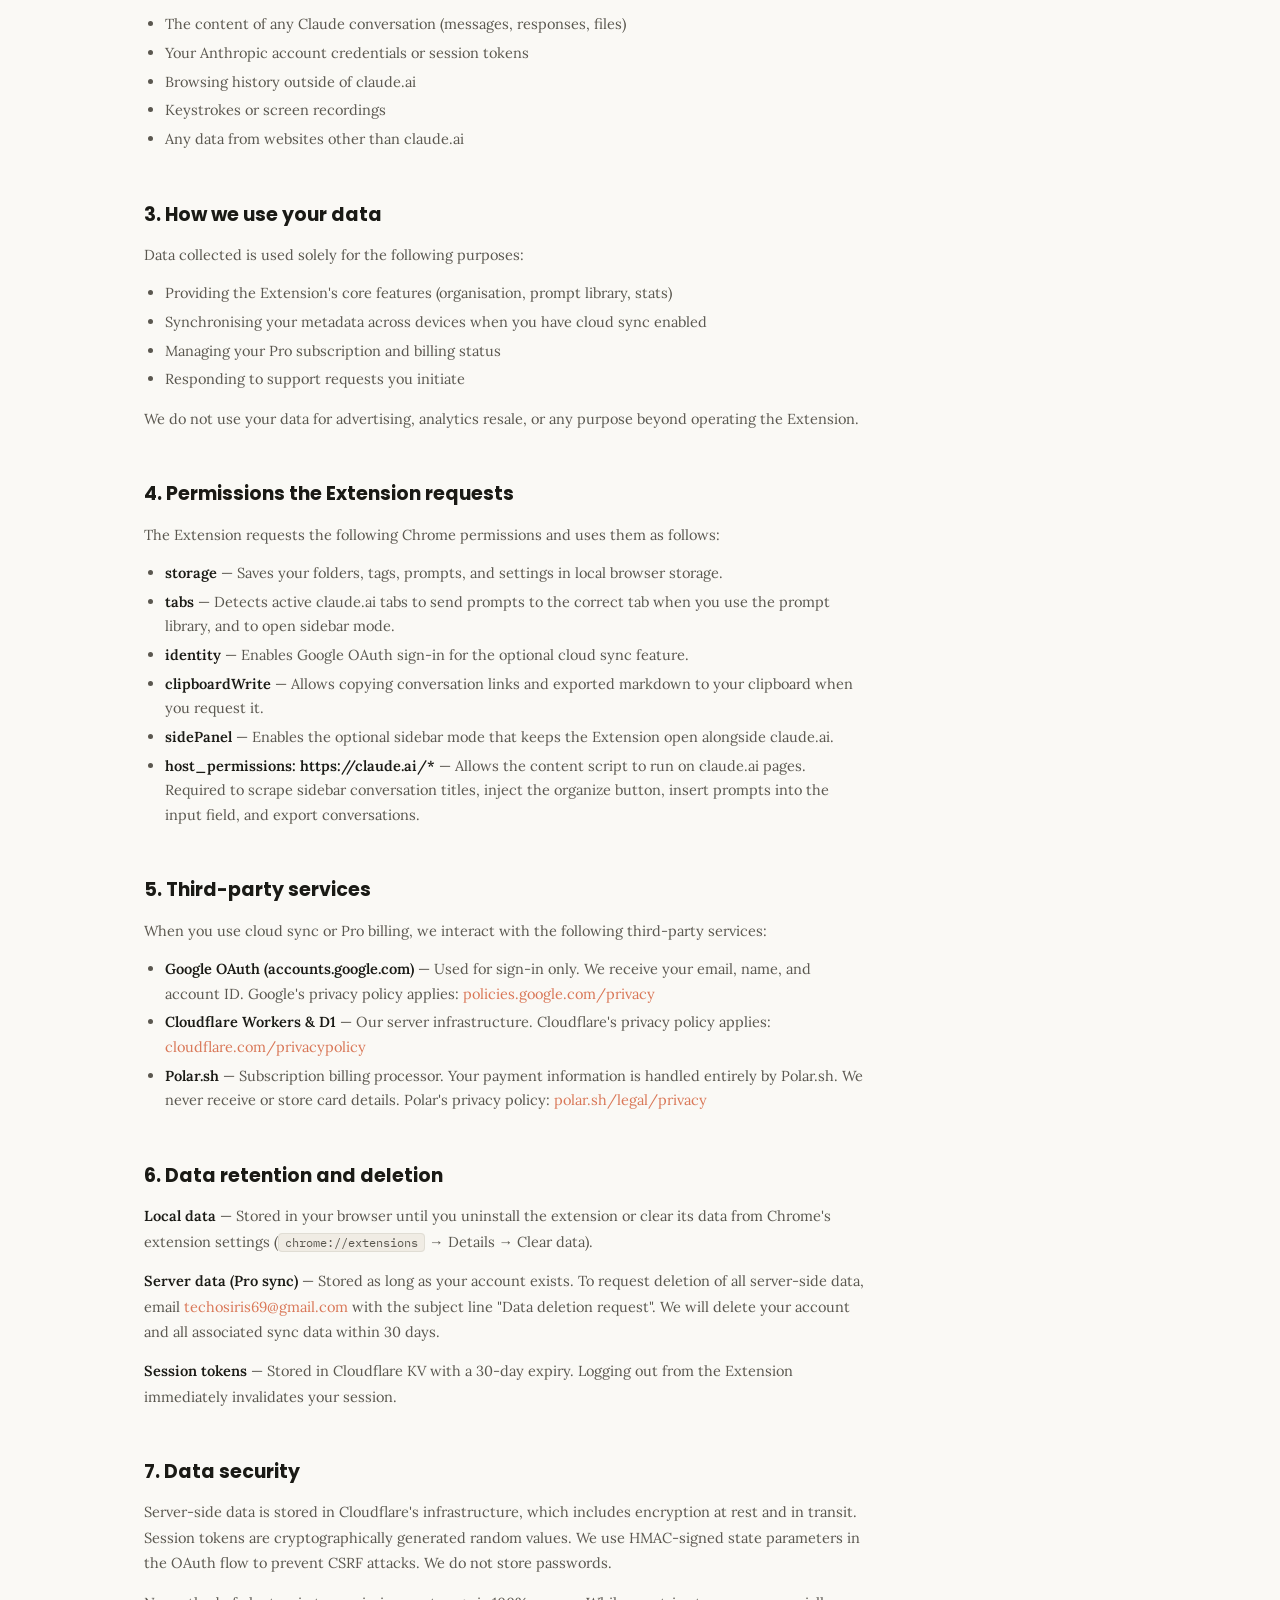
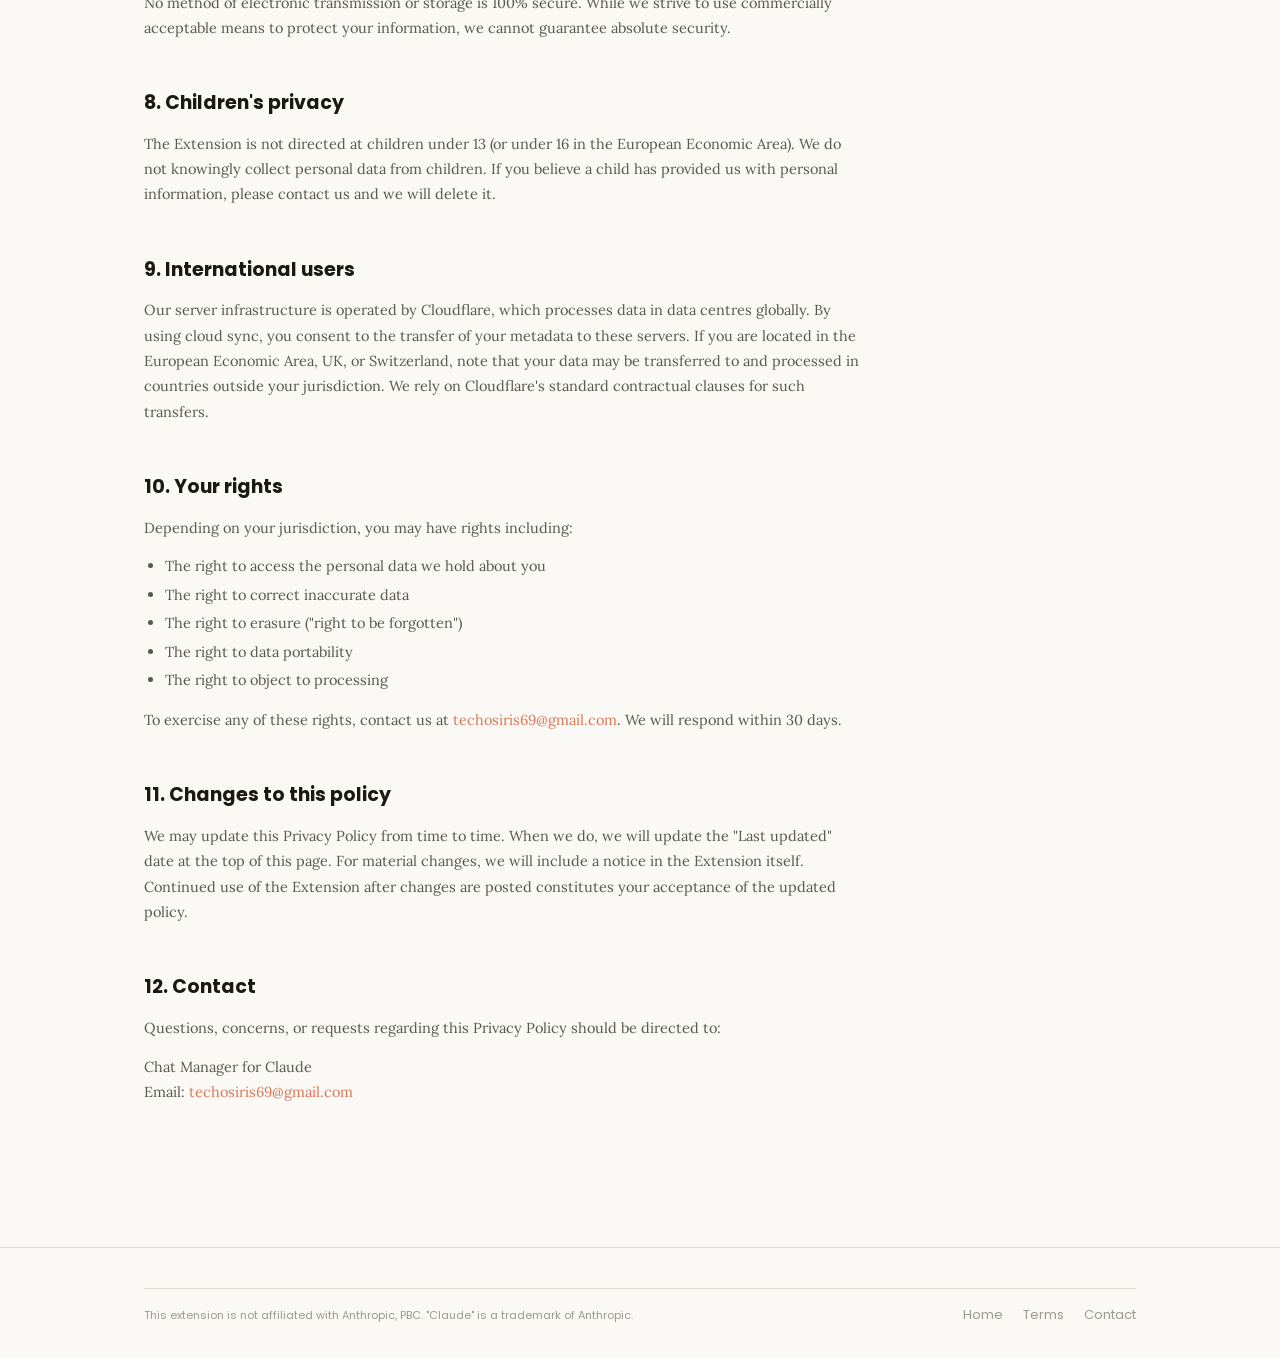
==== commit 656130c9: "Add files via upload" ====
--- a/privacy.html
+++ b/privacy.html
@@ -3,10 +3,10 @@
     <head>
         <meta charset="UTF-8" />
         <meta name="viewport" content="width=device-width, initial-scale=1.0" />
-        <title>Privacy Policy — Conversation Manager for Claude</title>
+        <title>Privacy Policy — Chat Manager for Claude</title>
         <meta
             name="description"
-            content="Privacy Policy for Conversation Manager for Claude Chrome extension. We don't store your conversations. We store only metadata you explicitly create."
+            content="Privacy Policy for Chat Manager for Claude Chrome extension. We don't store your conversations. We store only metadata you explicitly create."
         />
         <link
             rel="canonical"
@@ -20,8 +20,8 @@
         />
         <link rel="stylesheet" href="style.css" />
         <!-- or better for modern browsers: -->
-        <link rel="icon" href="/assets/icon.svg" type="image/svg+xml" />
-        <link rel="icon" href="/icon16.png" sizes="16x16" type="image/png" />
+        <link rel="icon" href="icon.svg" type="image/svg+xml" />
+        <link rel="icon" href="icon16.png" sizes="16x16" type="image/png" />
     </head>
     <body>
         <!-- ═══ NAV ═══ -->
@@ -42,7 +42,7 @@
                             />
                         </svg>
                     </div>
-                    <span class="nav-brand-name">Conversation Manager</span>
+                    <span class="nav-brand-name">Chat Manager</span>
                 </a>
                 <div class="nav-links">
                     <a class="nav-link" href="index.html#features">Features</a>
@@ -94,7 +94,7 @@
 
                     <h2>1. Who we are</h2>
                     <p>
-                        This Privacy Policy applies to the "Conversation Manager
+                        This Privacy Policy applies to the "Chat Manager
                         for Claude (Unofficial)" Chrome extension ("the
                         Extension", "we", "us", or "our"). The Extension is an
                         independent, unofficial product and is not affiliated
@@ -425,7 +425,7 @@
                         Policy should be directed to:
                     </p>
                     <p>
-                        Conversation Manager for Claude<br />
+                        Chat Manager for Claude<br />
                         Email:
                         <a href="mailto:techosiris69@gmail.com"
                             >techosiris69@gmail.com</a
--- a/style.css
+++ b/style.css
@@ -1,5 +1,5 @@
 /* ═══════════════════════════════════════════════════
-   Conversation Manager for Claude — Site Styles
+   Chat Manager for Claude — Site Styles
    Design system: Anthropic-inspired warm neutrals
    Supports light / dark / auto (prefers-color-scheme)
 ═══════════════════════════════════════════════════ */
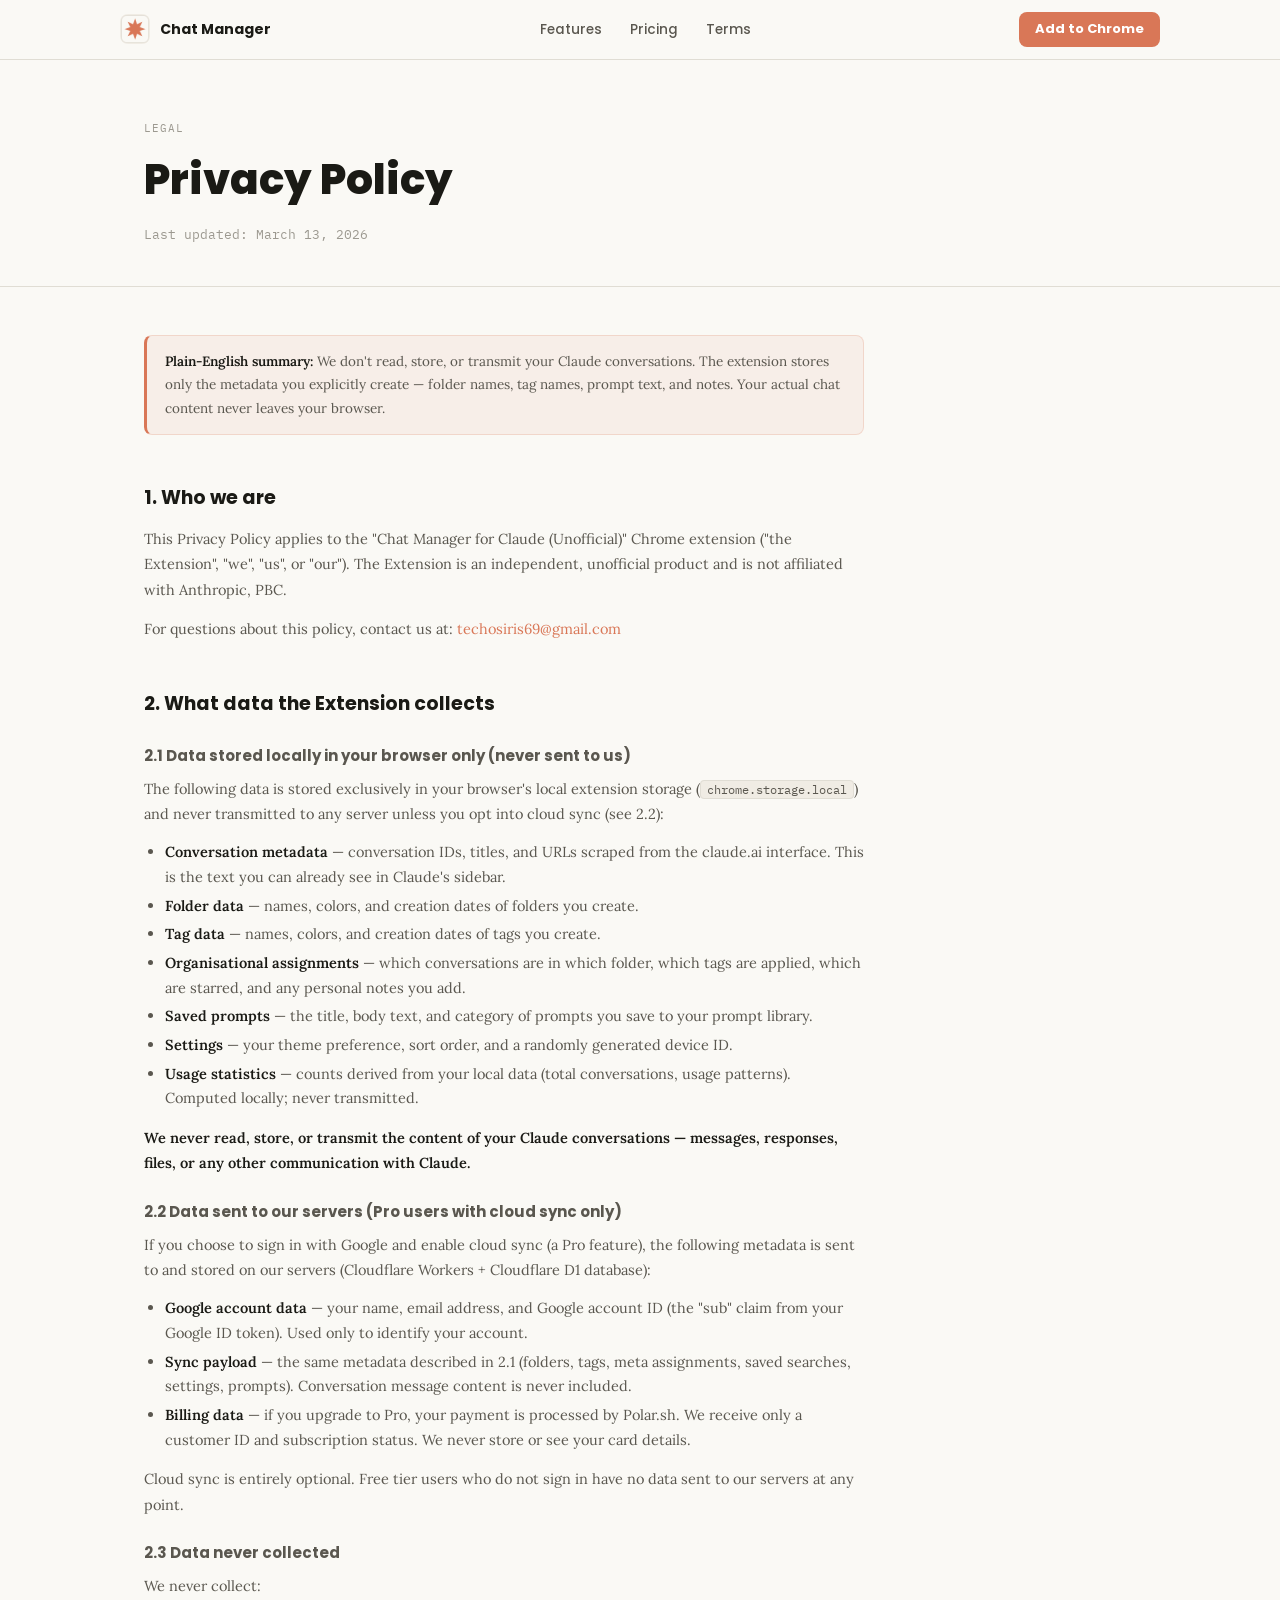
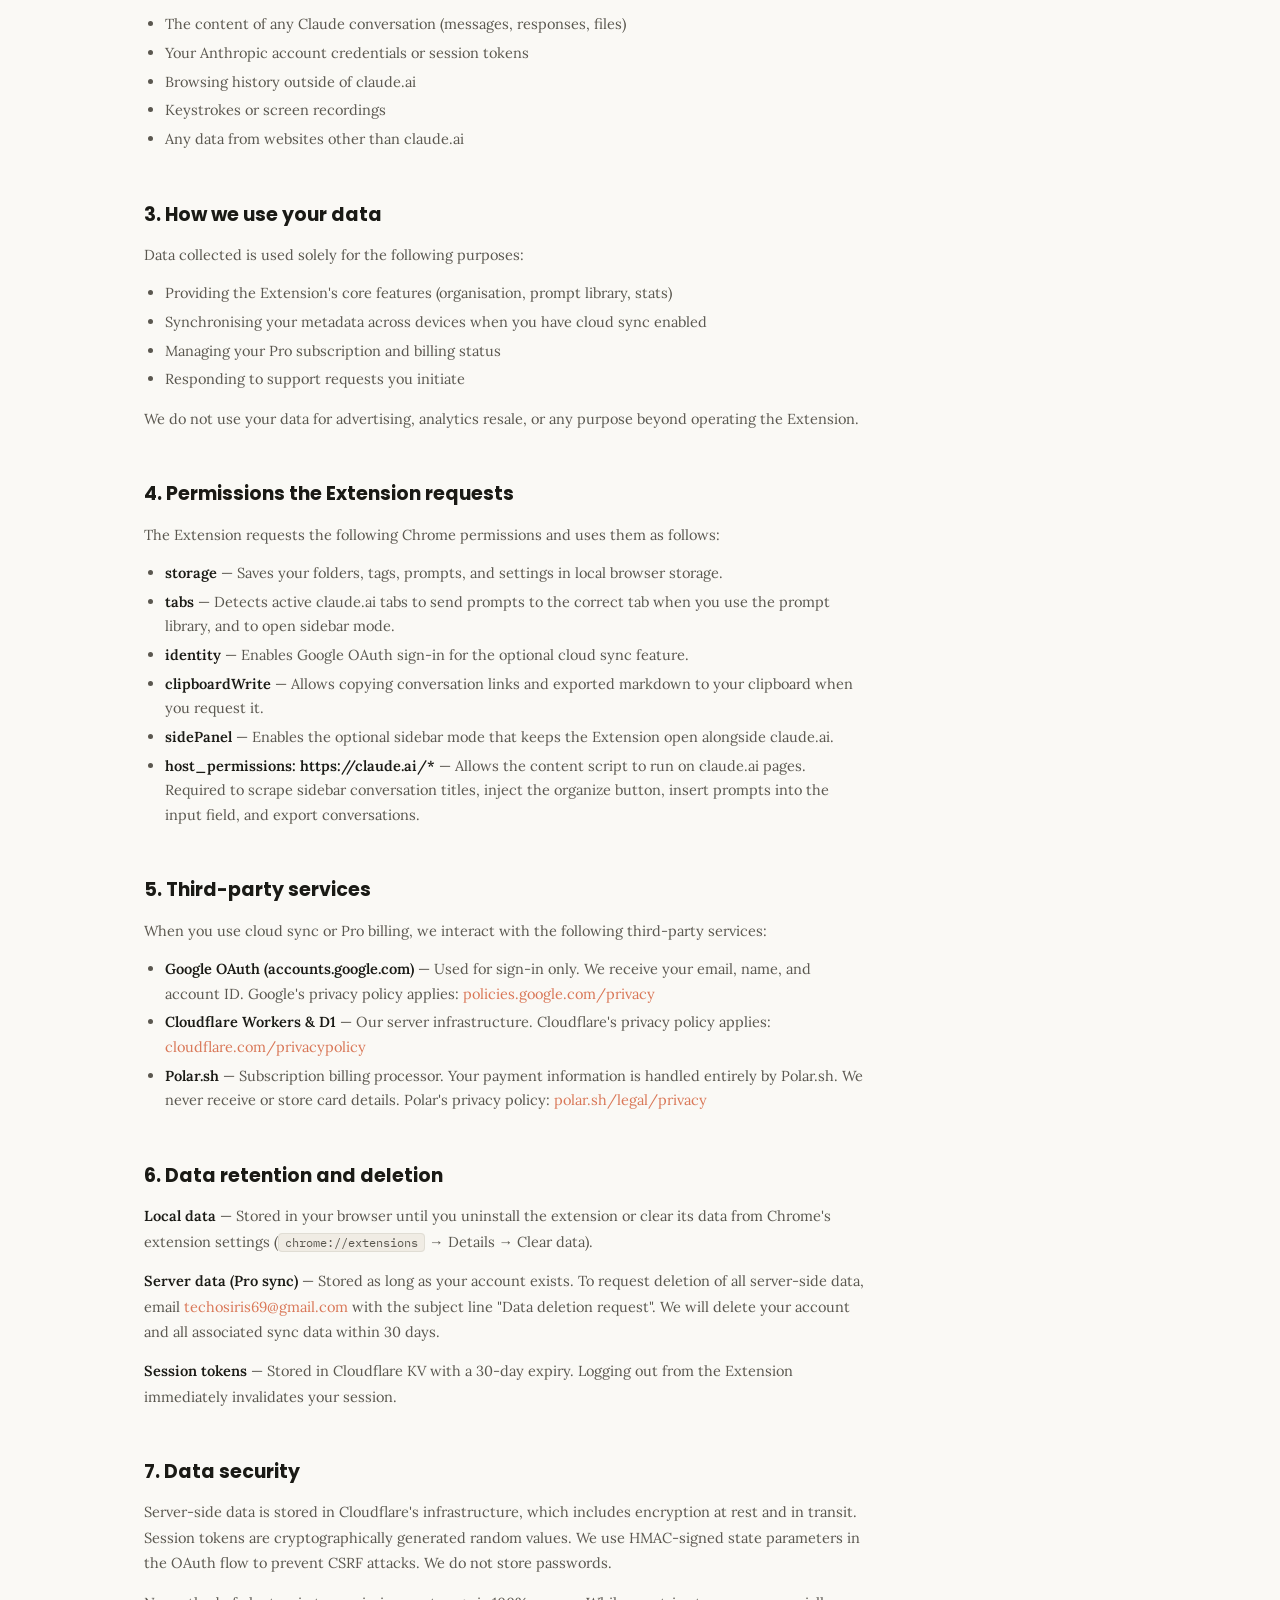
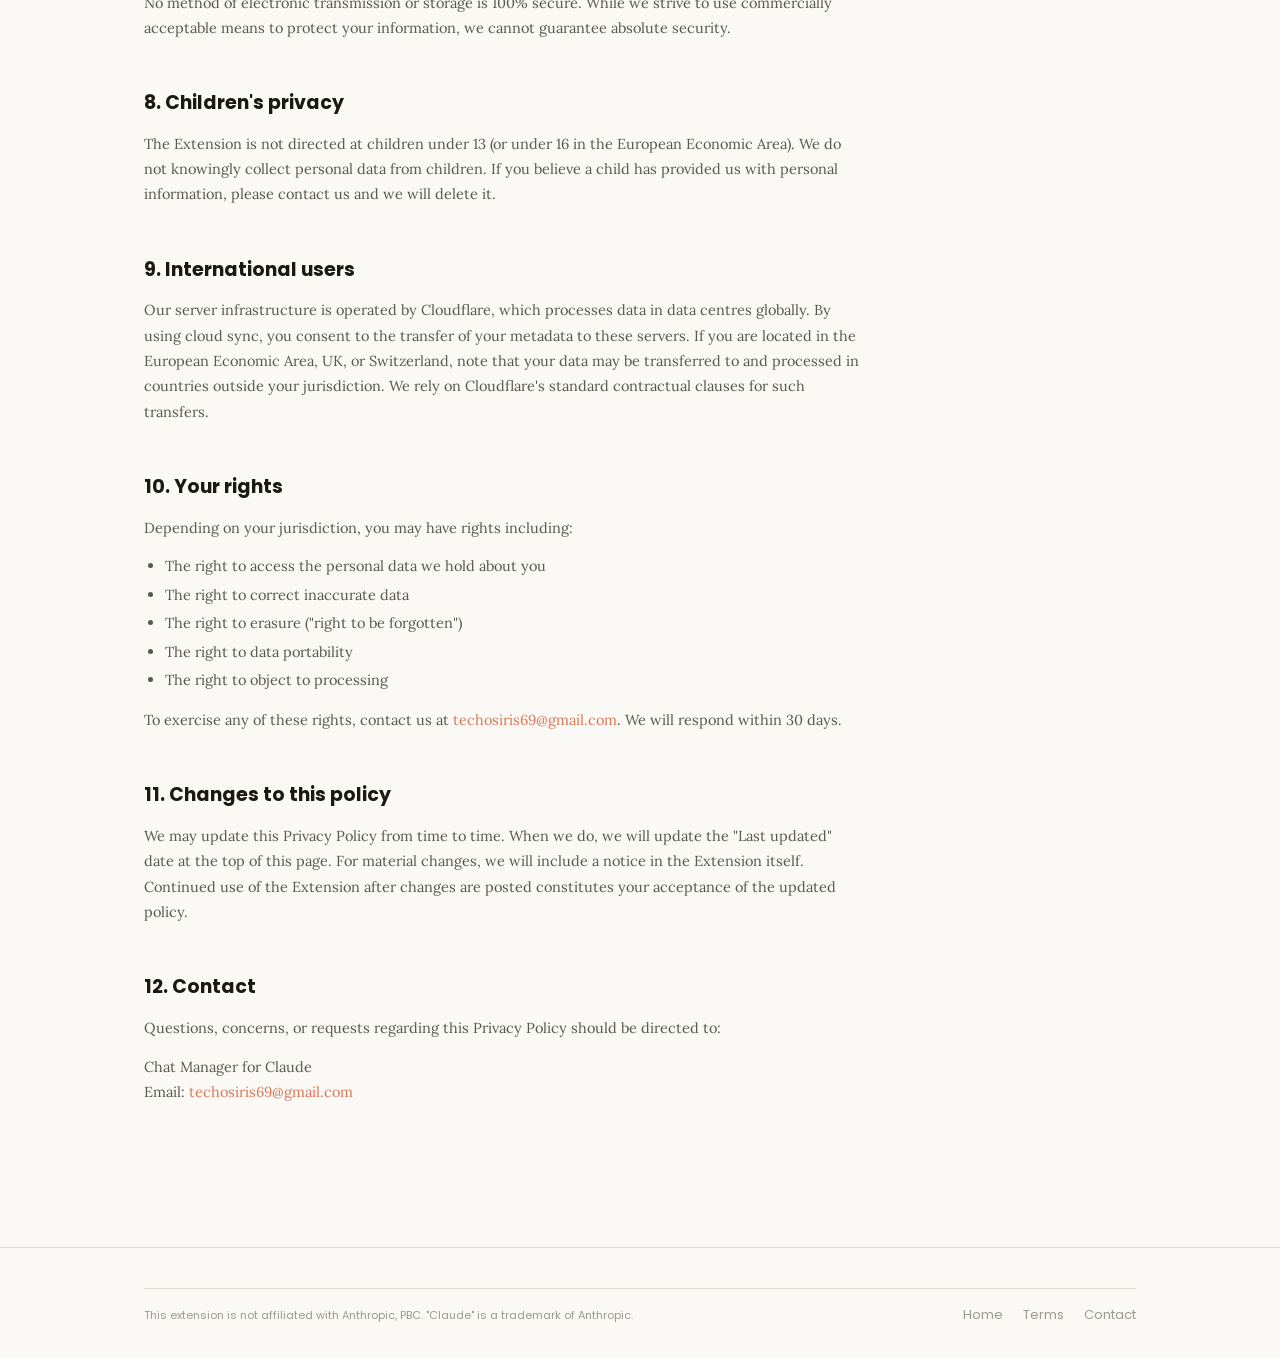
==== commit 33c19057: "Add files via upload" ====
--- a/privacy.html
+++ b/privacy.html
@@ -29,18 +29,12 @@
             <div class="nav-inner">
                 <a class="nav-brand" href="index.html">
                     <div class="nav-brand-icon">
-                        <svg viewBox="0 0 28 28" fill="none">
-                            <rect
-                                width="28"
-                                height="28"
-                                rx="7"
-                                fill="var(--surface2)"
-                            />
-                            <path
-                                d="M14 4L15.8 10.2L22 10L17.2 13.8L19 20L14 16.5L9 20L10.8 13.8L6 10L12.2 10.2Z"
-                                fill="#d97757"
-                            />
-                        </svg>
+                        <img
+                            src="icon128.png"
+                            alt="Chat Manager logo"
+                            width="28px"
+                            height="28px"
+                        />
                     </div>
                     <span class="nav-brand-name">Chat Manager</span>
                 </a>
@@ -94,11 +88,11 @@
 
                     <h2>1. Who we are</h2>
                     <p>
-                        This Privacy Policy applies to the "Chat Manager
-                        for Claude (Unofficial)" Chrome extension ("the
-                        Extension", "we", "us", or "our"). The Extension is an
-                        independent, unofficial product and is not affiliated
-                        with Anthropic, PBC.
+                        This Privacy Policy applies to the "Chat Manager for
+                        Claude (Unofficial)" Chrome extension ("the Extension",
+                        "we", "us", or "our"). The Extension is an independent,
+                        unofficial product and is not affiliated with Anthropic,
+                        PBC.
                     </p>
                     <p>
                         For questions about this policy, contact us at:
--- a/style.css
+++ b/style.css
@@ -376,6 +376,192 @@
 .browser-screenshot {
     width: 100%;
     object-fit: cover;
+}
+
+/* ─── HERO CAROUSEL ─── */
+.hero-carousel {
+    position: relative;
+    width: 100%;
+    aspect-ratio: 16/9;
+    overflow: hidden;
+    background: var(--bg2);
+}
+
+.carousel-track {
+    position: relative;
+    width: 100%;
+    height: 100%;
+}
+
+.carousel-slide {
+    position: absolute;
+    inset: 0;
+    opacity: 0;
+    transform: scale(1.04);
+    transition:
+        opacity 0.65s cubic-bezier(0.4, 0, 0.2, 1),
+        transform 0.65s cubic-bezier(0.4, 0, 0.2, 1);
+    pointer-events: none;
+}
+
+.carousel-slide.active {
+    opacity: 1;
+    transform: scale(1);
+    pointer-events: auto;
+    z-index: 1;
+}
+
+.carousel-slide img {
+    width: 100%;
+    height: 100%;
+    object-fit: cover;
+    display: block;
+    transition: transform 0.55s cubic-bezier(0.4, 0, 0.2, 1);
+}
+
+.hero-carousel:hover .carousel-slide.active img {
+    transform: scale(1.025);
+}
+
+/* Slide caption */
+.slide-caption {
+    position: absolute;
+    bottom: 16px;
+    left: 50%;
+    transform: translateX(-50%) translateY(8px);
+    display: inline-flex;
+    align-items: center;
+    gap: 8px;
+    background: rgba(20, 20, 19, 0.72);
+    backdrop-filter: blur(10px);
+    -webkit-backdrop-filter: blur(10px);
+    border: 1px solid rgba(255, 255, 255, 0.1);
+    color: #f0ece4;
+    font-size: 12px;
+    font-weight: 600;
+    font-family: var(--font-ui);
+    padding: 6px 14px;
+    border-radius: 100px;
+    white-space: nowrap;
+    opacity: 0;
+    transition:
+        opacity 0.4s ease 0.3s,
+        transform 0.4s ease 0.3s;
+    letter-spacing: 0.02em;
+    z-index: 2;
+}
+
+.carousel-slide.active .slide-caption {
+    opacity: 1;
+    transform: translateX(-50%) translateY(0);
+}
+
+.slide-caption-icon {
+    font-size: 13px;
+    line-height: 1;
+}
+
+/* Prev / Next buttons */
+.carousel-btn {
+    position: absolute;
+    top: 50%;
+    transform: translateY(-50%) scale(0.9);
+    z-index: 10;
+    width: 36px;
+    height: 36px;
+    border-radius: 50%;
+    background: rgba(250, 249, 245, 0.9);
+    backdrop-filter: blur(8px);
+    -webkit-backdrop-filter: blur(8px);
+    border: 1px solid var(--border);
+    color: var(--text2);
+    display: flex;
+    align-items: center;
+    justify-content: center;
+    cursor: pointer;
+    opacity: 0;
+    transition:
+        opacity 0.25s ease,
+        transform 0.2s ease,
+        background 0.15s,
+        color 0.15s;
+    box-shadow: 0 2px 12px rgba(0, 0, 0, 0.12);
+}
+
+[data-theme="dark"] .carousel-btn {
+    background: rgba(32, 30, 28, 0.88);
+    color: var(--text2);
+}
+
+.hero-carousel:hover .carousel-btn {
+    opacity: 1;
+    transform: translateY(-50%) scale(1);
+}
+
+.carousel-btn:hover {
+    background: var(--surface) !important;
+    color: var(--accent) !important;
+    transform: translateY(-50%) scale(1.08) !important;
+}
+
+.carousel-btn-prev {
+    left: 12px;
+}
+.carousel-btn-next {
+    right: 12px;
+}
+
+/* Dot indicators */
+.carousel-dots {
+    position: absolute;
+    bottom: 14px;
+    right: 16px;
+    display: flex;
+    gap: 6px;
+    z-index: 10;
+}
+
+.carousel-dot {
+    width: 7px;
+    height: 7px;
+    border-radius: 50%;
+    background: rgba(255, 255, 255, 0.35);
+    border: none;
+    cursor: pointer;
+    transition:
+        background 0.25s ease,
+        transform 0.2s ease,
+        width 0.3s cubic-bezier(0.4, 0, 0.2, 1);
+    padding: 0;
+}
+
+.carousel-dot:hover {
+    background: rgba(255, 255, 255, 0.65);
+    transform: scale(1.2);
+}
+
+.carousel-dot.active {
+    background: var(--accent);
+    width: 22px;
+    border-radius: 4px;
+}
+
+/* Progress bar */
+.carousel-progress {
+    position: absolute;
+    bottom: 0;
+    left: 0;
+    right: 0;
+    height: 2px;
+    background: rgba(255, 255, 255, 0.12);
+    z-index: 10;
+}
+
+.carousel-progress-bar {
+    height: 100%;
+    width: 0%;
+    background: var(--accent);
+    border-radius: 0 2px 2px 0;
 }
 
 /* ─── FEATURES GRID ─── */
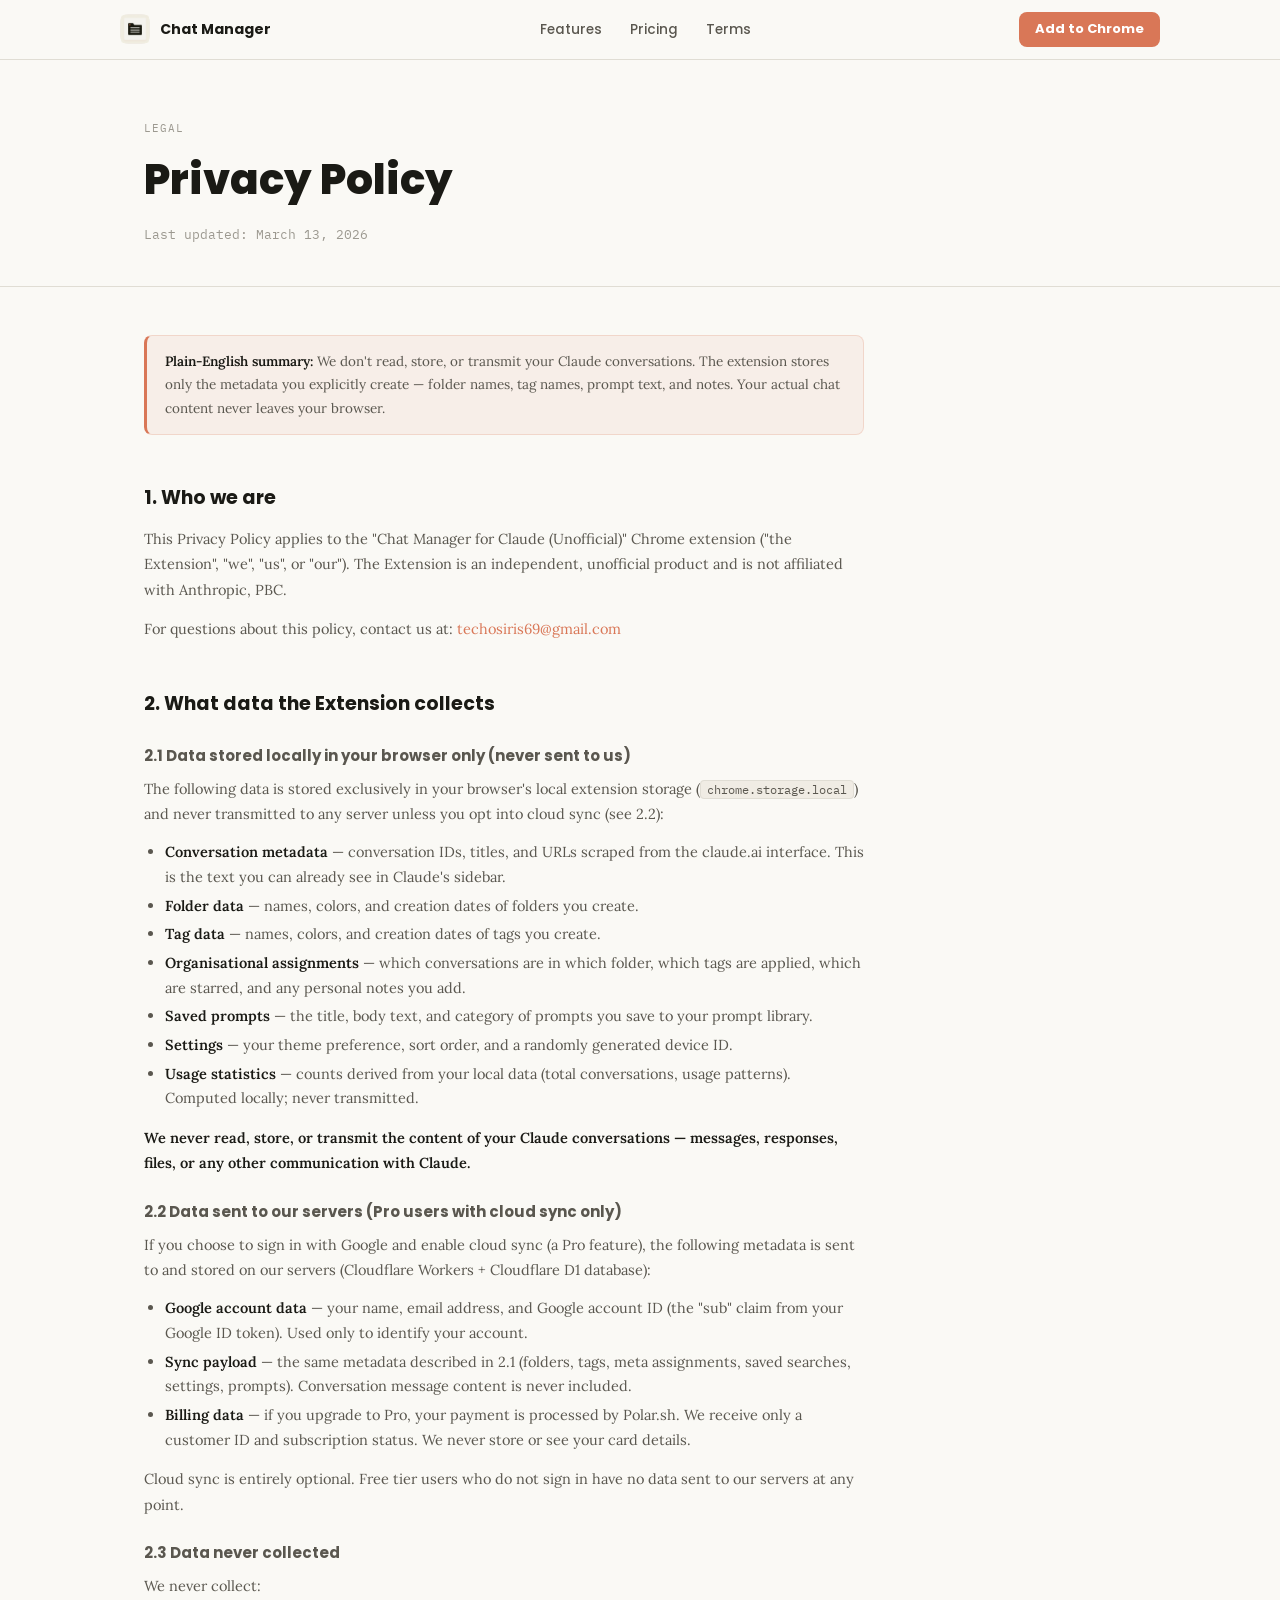
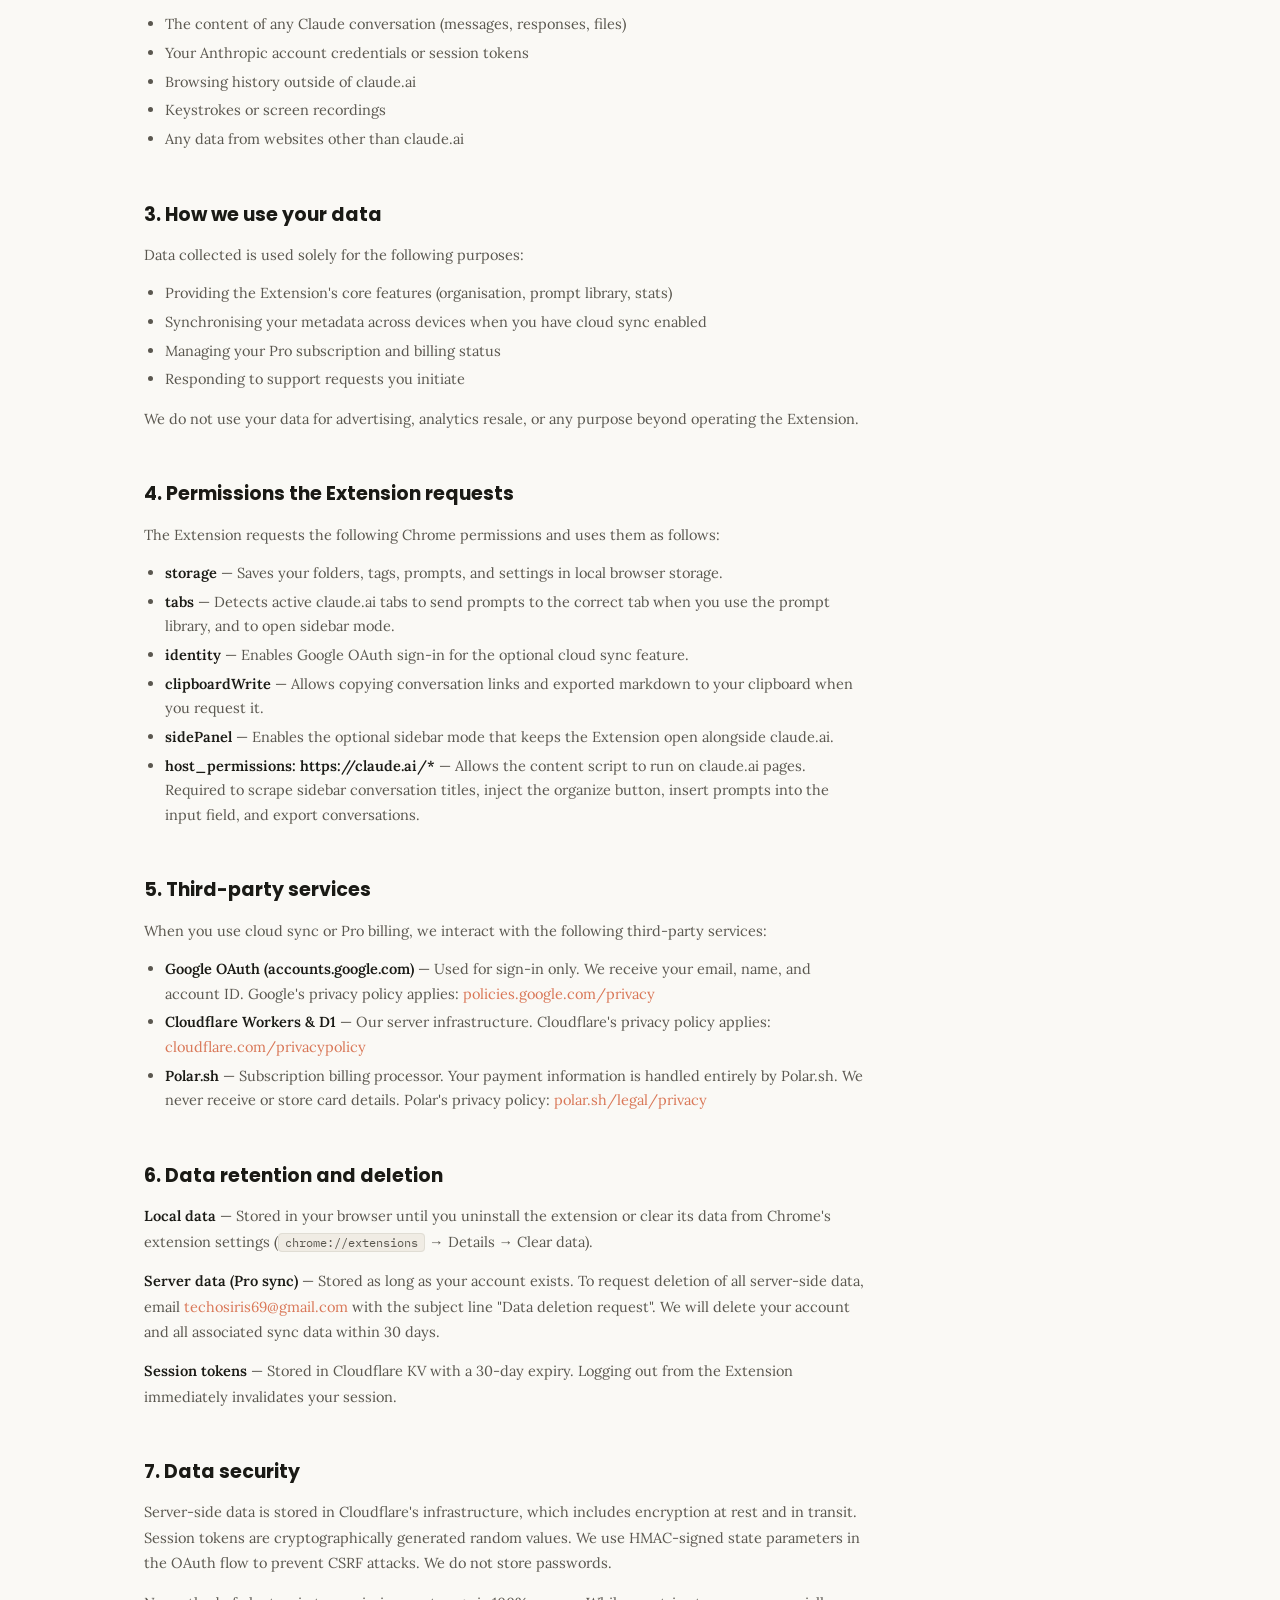
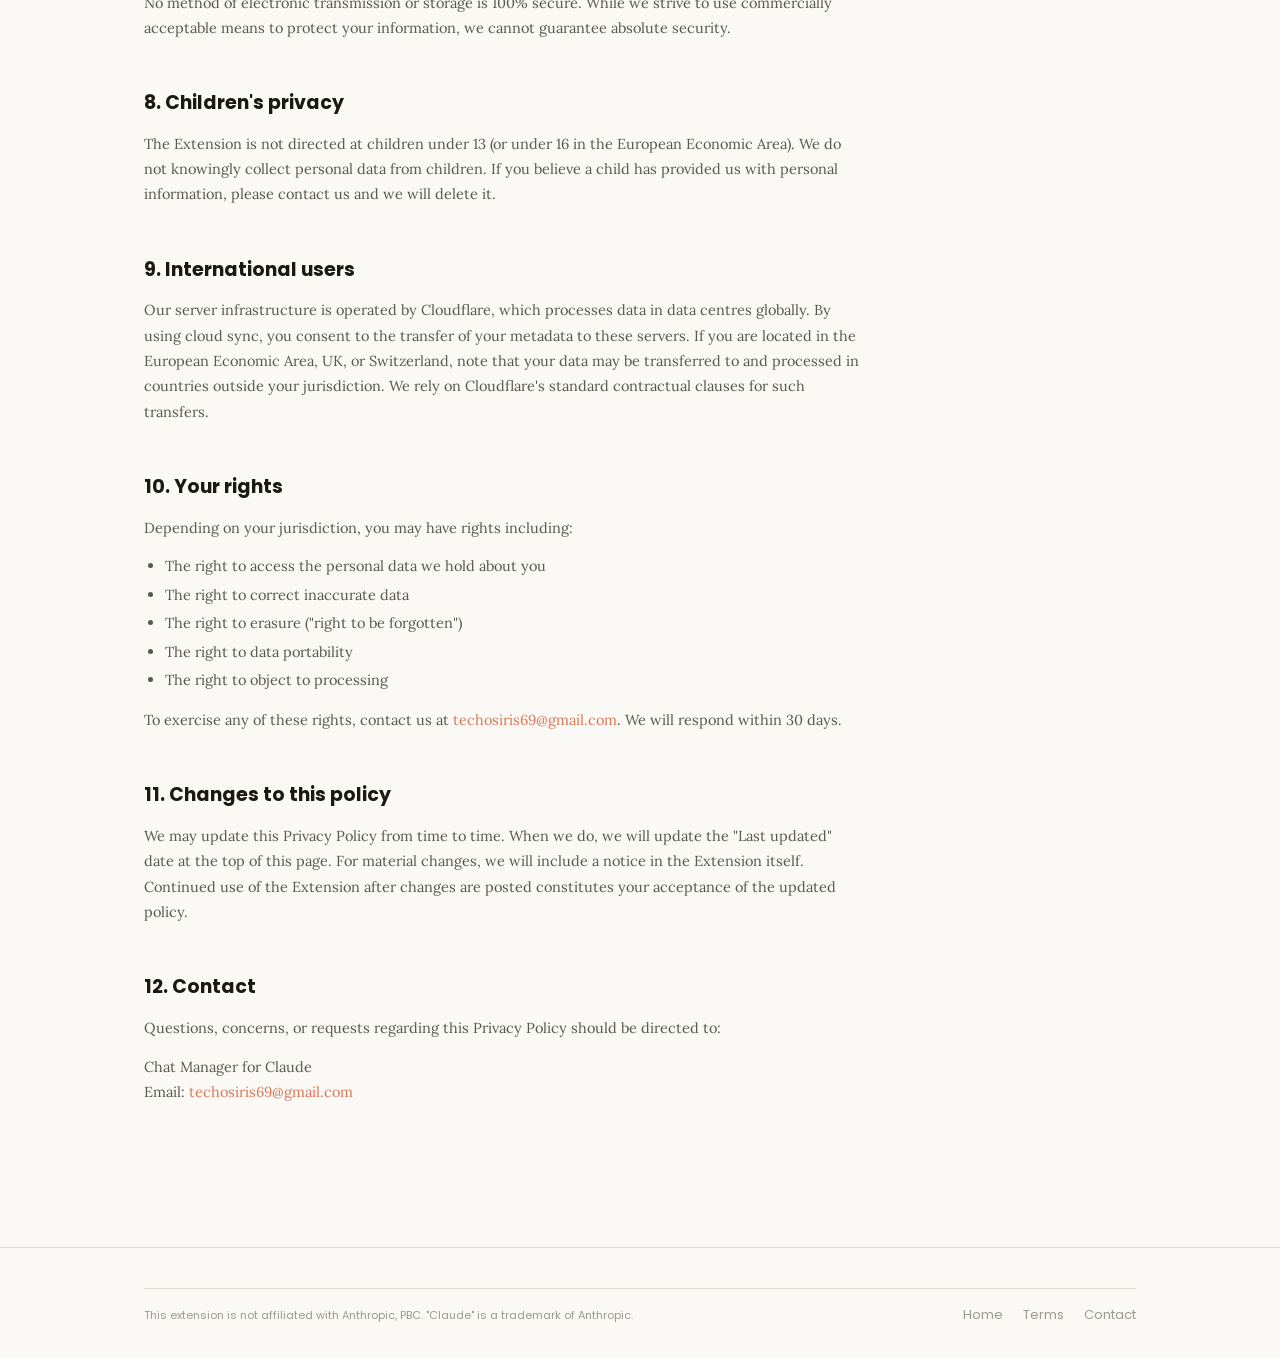
==== commit da52d9f1: "Add files via upload" ====
--- a/privacy.html
+++ b/privacy.html
@@ -8,21 +8,118 @@
             name="description"
             content="Privacy Policy for Chat Manager for Claude Chrome extension. We don't store your conversations. We store only metadata you explicitly create."
         />
+
+        <!-- Open Graph -->
+        <meta property="og:type" content="website" />
+        <meta
+            property="og:url"
+            content="https://uy-scuti100.github.io/ccm/privacy.html"
+        />
+        <meta
+            property="og:title"
+            content="Privacy Policy — Chat Manager for Claude"
+        />
+        <meta
+            property="og:description"
+            content="We don't store your conversations. The extension stores only the metadata you explicitly create — folder names, tag names, prompt text, and notes."
+        />
+        <meta
+            property="og:image"
+            content="https://uy-scuti100.github.io/ccm/og-image.png"
+        />
+        <meta property="og:image:width" content="1200" />
+        <meta property="og:image:height" content="630" />
+        <meta property="og:site_name" content="Chat Manager for Claude" />
+        <meta property="og:locale" content="en_US" />
+
+        <!-- Twitter / X Card -->
+        <meta name="twitter:card" content="summary_large_image" />
+        <meta
+            name="twitter:title"
+            content="Privacy Policy — Chat Manager for Claude"
+        />
+        <meta
+            name="twitter:description"
+            content="We don't store your conversations. The extension stores only the metadata you explicitly create."
+        />
+        <meta
+            name="twitter:image"
+            content="https://uy-scuti100.github.io/ccm/og-image.png"
+        />
+
+        <!-- Canonical -->
         <link
             rel="canonical"
             href="https://uy-scuti100.github.io/ccm/privacy.html"
         />
+
+        <!-- Favicon -->
+        <link rel="icon" href="favicon.ico" type="image/svg+xml" />
+        <link
+            rel="icon"
+            href="favicon-32x32.png"
+            sizes="32x32"
+            type="image/png"
+        />
+        <link rel="apple-touch-icon" href="apple-touch-icon.png" />
+
+        <!-- Fonts -->
         <link rel="preconnect" href="https://fonts.googleapis.com" />
         <link rel="preconnect" href="https://fonts.gstatic.com" crossorigin />
         <link
             href="https://fonts.googleapis.com/css2?family=IBM+Plex+Mono:wght@400;600&family=Lora:ital,wght@0,400;0,600;1,400&family=Poppins:wght@400;500;600;700;800&display=swap"
             rel="stylesheet"
         />
+
+        <!-- Styles -->
         <link rel="stylesheet" href="style.css" />
-        <!-- or better for modern browsers: -->
-        <link rel="icon" href="icon.svg" type="image/svg+xml" />
-        <link rel="icon" href="icon16.png" sizes="16x16" type="image/png" />
+
+        <!-- JSON-LD -->
+        <script type="application/ld+json">
+            {
+                "@context": "https://schema.org",
+                "@graph": [
+                    {
+                        "@type": "WebSite",
+                        "@id": "https://uy-scuti100.github.io/ccm/#website",
+                        "url": "https://uy-scuti100.github.io/ccm/",
+                        "name": "Chat Manager for Claude",
+                        "inLanguage": "en"
+                    },
+                    {
+                        "@type": "WebPage",
+                        "@id": "https://uy-scuti100.github.io/ccm/privacy.html#webpage",
+                        "url": "https://uy-scuti100.github.io/ccm/privacy.html",
+                        "name": "Privacy Policy — Chat Manager for Claude",
+                        "description": "Privacy Policy for Chat Manager for Claude Chrome extension. We don't store your conversations. We store only metadata you explicitly create.",
+                        "isPartOf": {
+                            "@id": "https://uy-scuti100.github.io/ccm/#website"
+                        },
+                        "inLanguage": "en",
+                        "dateModified": "2026-03-13",
+                        "breadcrumb": {
+                            "@type": "BreadcrumbList",
+                            "itemListElement": [
+                                {
+                                    "@type": "ListItem",
+                                    "position": 1,
+                                    "name": "Home",
+                                    "item": "https://uy-scuti100.github.io/ccm/"
+                                },
+                                {
+                                    "@type": "ListItem",
+                                    "position": 2,
+                                    "name": "Privacy Policy",
+                                    "item": "https://uy-scuti100.github.io/ccm/privacy.html"
+                                }
+                            ]
+                        }
+                    }
+                ]
+            }
+        </script>
     </head>
+
     <body>
         <!-- ═══ NAV ═══ -->
         <nav class="site-nav">
@@ -30,7 +127,7 @@
                 <a class="nav-brand" href="index.html">
                     <div class="nav-brand-icon">
                         <img
-                            src="icon128.png"
+                            src="logo.png"
                             alt="Chat Manager logo"
                             width="28px"
                             height="28px"
@@ -44,13 +141,6 @@
                     <a class="nav-link" href="terms.html">Terms</a>
                 </div>
                 <div style="display: flex; gap: 8px; align-items: center">
-                    <!--<button
-                        class="theme-toggle"
-                        id="theme-toggle"
-                        title="Toggle theme"
-                    >
-                        🌙
-                    </button>-->
                     <a
                         class="nav-cta"
                         href="https://chrome.google.com/webstore"
@@ -58,7 +148,91 @@
                         rel="noopener"
                         >Add to Chrome</a
                     >
+                    <button
+                        class="nav-hamburger"
+                        id="navHamburger"
+                        aria-label="Open menu"
+                        aria-expanded="false"
+                        aria-controls="mobileNav"
+                    >
+                        <span class="hamburger-bar"></span>
+                        <span class="hamburger-bar"></span>
+                        <span class="hamburger-bar"></span>
+                    </button>
                 </div>
+            </div>
+        </nav>
+
+        <!-- ═══ MOBILE NAV OVERLAY ═══ -->
+        <div
+            class="mobile-nav-backdrop"
+            id="mobileNavBackdrop"
+            aria-hidden="true"
+        ></div>
+        <nav class="mobile-nav" id="mobileNav" aria-hidden="true">
+            <div class="mobile-nav-header">
+                <a
+                    class="nav-brand"
+                    href="index.html"
+                    style="text-decoration: none"
+                >
+                    <div class="nav-brand-icon">
+                        <img
+                            src="logo.png"
+                            alt="Chat Manager logo"
+                            width="28px"
+                            height="28px"
+                        />
+                    </div>
+                    <span class="nav-brand-name">Chat Manager</span>
+                </a>
+                <button
+                    class="mobile-nav-close"
+                    id="mobileNavClose"
+                    aria-label="Close menu"
+                >
+                    <svg
+                        width="18"
+                        height="18"
+                        viewBox="0 0 18 18"
+                        fill="none"
+                        stroke="currentColor"
+                        stroke-width="2.2"
+                        stroke-linecap="round"
+                    >
+                        <line x1="3" y1="3" x2="15" y2="15" />
+                        <line x1="15" y1="3" x2="3" y2="15" />
+                    </svg>
+                </button>
+            </div>
+            <div class="mobile-nav-links">
+                <a class="mobile-nav-link" href="index.html#features">
+                    <span class="mobile-nav-link-icon">✦</span> Features
+                </a>
+                <a class="mobile-nav-link" href="index.html#pricing">
+                    <span class="mobile-nav-link-icon">✦</span> Pricing
+                </a>
+                <a class="mobile-nav-link" href="terms.html">
+                    <span class="mobile-nav-link-icon">✦</span> Terms
+                </a>
+                <a class="mobile-nav-link" href="privacy.html">
+                    <span class="mobile-nav-link-icon">✦</span> Privacy
+                </a>
+            </div>
+            <div class="mobile-nav-footer">
+                <a
+                    class="btn btn-primary"
+                    href="https://chrome.google.com/webstore"
+                    target="_blank"
+                    rel="noopener"
+                    style="width: 100%; justify-content: center"
+                >
+                    Add to Chrome — Free
+                </a>
+                <p class="mobile-nav-disclaimer">
+                    No chat content stored · Works in all Chromium-based
+                    browsers
+                </p>
             </div>
         </nav>
 
@@ -423,14 +597,7 @@
                         Email:
                         <a href="mailto:techosiris69@gmail.com"
                             >techosiris69@gmail.com</a
-                        ><br />
-                        <!--GitHub:
-                        <a
-                            href="https://github.com/uy-scuti100/ccm"
-                            target="_blank"
-                            rel="noopener"
-                            >github.com/uy-scuti100/ccm</a
-                        >-->
+                        >
                     </p>
                 </div>
             </div>
@@ -458,6 +625,7 @@
         </footer>
 
         <script>
+            // ─── THEME ───────────────────────────────────────
             const themes = ["auto", "light", "dark"];
             const icons = { auto: "🌙", light: "☀️", dark: "🌙" };
             let idx = 0;
@@ -479,6 +647,41 @@
                 apply();
             });
             load();
+
+            // ─── MOBILE NAV ──────────────────────────────────
+            (function () {
+                const hamburger = document.getElementById("navHamburger");
+                const closeBtn = document.getElementById("mobileNavClose");
+                const mobileNav = document.getElementById("mobileNav");
+                const backdrop = document.getElementById("mobileNavBackdrop");
+
+                function openNav() {
+                    mobileNav.classList.add("is-open");
+                    backdrop.classList.add("is-visible");
+                    document.body.classList.add("nav-open");
+                    hamburger.setAttribute("aria-expanded", "true");
+                    mobileNav.setAttribute("aria-hidden", "false");
+                    backdrop.setAttribute("aria-hidden", "false");
+                }
+                function closeNav() {
+                    mobileNav.classList.remove("is-open");
+                    backdrop.classList.remove("is-visible");
+                    document.body.classList.remove("nav-open");
+                    hamburger.setAttribute("aria-expanded", "false");
+                    mobileNav.setAttribute("aria-hidden", "true");
+                    backdrop.setAttribute("aria-hidden", "true");
+                }
+
+                hamburger?.addEventListener("click", openNav);
+                closeBtn?.addEventListener("click", closeNav);
+                backdrop?.addEventListener("click", closeNav);
+                mobileNav
+                    ?.querySelectorAll(".mobile-nav-link")
+                    .forEach((l) => l.addEventListener("click", closeNav));
+                document.addEventListener("keydown", (e) => {
+                    if (e.key === "Escape") closeNav();
+                });
+            })();
         </script>
     </body>
 </html>
--- a/style.css
+++ b/style.css
@@ -423,45 +423,86 @@
     transform: scale(1.025);
 }
 
-/* Slide caption */
+/* Slide captions — now live below the carousel */
+.carousel-footer {
+    display: flex;
+    align-items: center;
+    justify-content: space-between;
+    gap: 12px;
+    padding: 12px 4px 0;
+    max-width: 780px;
+    margin: 0 auto;
+}
+
+.carousel-captions {
+    position: relative;
+    flex: 1;
+    min-height: 28px;
+}
+
 .slide-caption {
     position: absolute;
-    bottom: 16px;
-    left: 50%;
-    transform: translateX(-50%) translateY(8px);
+    top: 0;
+    left: 0;
     display: inline-flex;
     align-items: center;
-    gap: 8px;
-    background: rgba(20, 20, 19, 0.72);
-    backdrop-filter: blur(10px);
-    -webkit-backdrop-filter: blur(10px);
-    border: 1px solid rgba(255, 255, 255, 0.1);
-    color: #f0ece4;
-    font-size: 12px;
+    gap: 7px;
+    font-size: 13px;
     font-weight: 600;
     font-family: var(--font-ui);
-    padding: 6px 14px;
-    border-radius: 100px;
+    color: var(--text2);
     white-space: nowrap;
     opacity: 0;
+    transform: translateY(5px);
     transition:
-        opacity 0.4s ease 0.3s,
-        transform 0.4s ease 0.3s;
-    letter-spacing: 0.02em;
-    z-index: 2;
-}
-
-.carousel-slide.active .slide-caption {
+        opacity 0.35s ease,
+        transform 0.35s ease;
+    pointer-events: none;
+}
+
+.slide-caption.active {
     opacity: 1;
-    transform: translateX(-50%) translateY(0);
+    transform: translateY(0);
+    pointer-events: auto;
 }
 
 .slide-caption-icon {
-    font-size: 13px;
+    font-size: 14px;
     line-height: 1;
 }
 
-/* Prev / Next buttons */
+/* Dot indicators */
+.carousel-dots {
+    display: flex;
+    gap: 6px;
+    align-items: center;
+    flex-shrink: 0;
+}
+
+.carousel-dot {
+    width: 7px;
+    height: 7px;
+    border-radius: 50%;
+    background: var(--border2);
+    border: none;
+    cursor: pointer;
+    transition:
+        background 0.25s ease,
+        transform 0.2s ease,
+        width 0.3s cubic-bezier(0.4, 0, 0.2, 1);
+    padding: 0;
+}
+
+.carousel-dot:hover {
+    background: var(--muted);
+    transform: scale(1.2);
+}
+
+.carousel-dot.active {
+    background: var(--accent);
+    width: 22px;
+    border-radius: 4px;
+}
 .carousel-btn {
     position: absolute;
     top: 50%;
@@ -511,42 +552,7 @@
     right: 12px;
 }
 
-/* Dot indicators */
-.carousel-dots {
-    position: absolute;
-    bottom: 14px;
-    right: 16px;
-    display: flex;
-    gap: 6px;
-    z-index: 10;
-}
-
-.carousel-dot {
-    width: 7px;
-    height: 7px;
-    border-radius: 50%;
-    background: rgba(255, 255, 255, 0.35);
-    border: none;
-    cursor: pointer;
-    transition:
-        background 0.25s ease,
-        transform 0.2s ease,
-        width 0.3s cubic-bezier(0.4, 0, 0.2, 1);
-    padding: 0;
-}
-
-.carousel-dot:hover {
-    background: rgba(255, 255, 255, 0.65);
-    transform: scale(1.2);
-}
-
-.carousel-dot.active {
-    background: var(--accent);
-    width: 22px;
-    border-radius: 4px;
-}
-
-/* Progress bar */
+/* Prev / Next buttons */
 .carousel-progress {
     position: absolute;
     bottom: 0;
@@ -1116,4 +1122,206 @@
         max-width: 280px;
         justify-content: center;
     }
-}
+    .carousel-footer {
+        padding: 10px 2px 0;
+    }
+    .slide-caption {
+        font-size: 12px;
+    }
+}
+
+/* ═══════════════════════════════════════════════════
+   MOBILE NAV
+═══════════════════════════════════════════════════ */
+
+/* Hamburger button — hidden on desktop */
+.nav-hamburger {
+    display: none;
+    flex-direction: column;
+    justify-content: center;
+    align-items: center;
+    gap: 5px;
+    width: 36px;
+    height: 36px;
+    padding: 0;
+    background: transparent;
+    border: 1px solid var(--border);
+    border-radius: 8px;
+    cursor: pointer;
+    flex-shrink: 0;
+    transition:
+        background 0.15s,
+        border-color 0.15s;
+}
+.nav-hamburger:hover {
+    background: var(--surface2);
+    border-color: var(--border2);
+}
+.hamburger-bar {
+    display: block;
+    width: 16px;
+    height: 1.5px;
+    background: var(--text2);
+    border-radius: 2px;
+    transition:
+        transform 0.25s cubic-bezier(0.4, 0, 0.2, 1),
+        opacity 0.2s ease,
+        width 0.2s ease;
+    transform-origin: center;
+}
+
+/* Animate bars → X when open */
+body.nav-open .nav-hamburger .hamburger-bar:nth-child(1) {
+    transform: translateY(6.5px) rotate(45deg);
+}
+body.nav-open .nav-hamburger .hamburger-bar:nth-child(2) {
+    opacity: 0;
+    width: 0;
+}
+body.nav-open .nav-hamburger .hamburger-bar:nth-child(3) {
+    transform: translateY(-6.5px) rotate(-45deg);
+}
+
+/* Backdrop */
+.mobile-nav-backdrop {
+    display: none;
+    position: fixed;
+    inset: 0;
+    background: rgba(26, 26, 21, 0.4);
+    backdrop-filter: blur(2px);
+    -webkit-backdrop-filter: blur(2px);
+    z-index: 200;
+    opacity: 0;
+    transition: opacity 0.3s ease;
+    pointer-events: none;
+}
+.mobile-nav-backdrop.is-visible {
+    opacity: 1;
+    pointer-events: auto;
+}
+
+/* Prevent body scroll when nav is open */
+body.nav-open {
+    overflow: hidden;
+}
+
+/* The drawer itself */
+.mobile-nav {
+    display: none;
+    position: fixed;
+    top: 0;
+    right: 0;
+    bottom: 0;
+    width: min(300px, 88vw);
+    background: var(--bg);
+    border-left: 1px solid var(--border);
+    z-index: 300;
+    flex-direction: column;
+    transform: translateX(100%);
+    transition: transform 0.32s cubic-bezier(0.4, 0, 0.2, 1);
+    box-shadow: -8px 0 32px rgba(0, 0, 0, 0.1);
+    overflow-y: auto;
+    overscroll-behavior: contain;
+}
+.mobile-nav.is-open {
+    transform: translateX(0);
+}
+
+/* Header row inside drawer */
+.mobile-nav-header {
+    display: flex;
+    align-items: center;
+    justify-content: space-between;
+    padding: 16px 20px;
+    border-bottom: 1px solid var(--border);
+    height: var(--nav-h);
+    flex-shrink: 0;
+}
+.mobile-nav-close {
+    width: 32px;
+    height: 32px;
+    display: flex;
+    align-items: center;
+    justify-content: center;
+    background: transparent;
+    border: 1px solid var(--border);
+    border-radius: 8px;
+    color: var(--text2);
+    cursor: pointer;
+    transition:
+        background 0.15s,
+        color 0.15s;
+    flex-shrink: 0;
+}
+.mobile-nav-close:hover {
+    background: var(--surface2);
+    color: var(--text);
+}
+
+/* Nav links list */
+.mobile-nav-links {
+    display: flex;
+    flex-direction: column;
+    padding: 12px 12px;
+    flex: 1;
+    gap: 2px;
+}
+.mobile-nav-link {
+    display: flex;
+    align-items: center;
+    gap: 10px;
+    padding: 13px 14px;
+    border-radius: 10px;
+    font-size: 15px;
+    font-weight: 600;
+    color: var(--text2);
+    text-decoration: none;
+    transition:
+        background 0.14s,
+        color 0.14s;
+}
+.mobile-nav-link:hover {
+    background: var(--surface2);
+    color: var(--text);
+    text-decoration: none;
+}
+.mobile-nav-link-icon {
+    font-size: 9px;
+    color: var(--accent);
+    opacity: 0.7;
+    flex-shrink: 0;
+}
+
+/* Footer area with CTA */
+.mobile-nav-footer {
+    padding: 16px 20px 24px;
+    border-top: 1px solid var(--border);
+    display: flex;
+    flex-direction: column;
+    gap: 12px;
+    flex-shrink: 0;
+}
+.mobile-nav-disclaimer {
+    font-size: 11px;
+    color: var(--muted);
+    font-family: var(--font-mono);
+    text-align: center;
+    line-height: 1.5;
+}
+
+/* Show hamburger + wiring on mobile only */
+@media (max-width: 768px) {
+    .nav-hamburger {
+        display: flex;
+    }
+    .mobile-nav-backdrop,
+    .mobile-nav {
+        display: flex;
+    }
+    /* Hide the desktop CTA in the nav on very small screens to avoid crowding */
+    @media (max-width: 380px) {
+        .nav-cta {
+            display: none;
+        }
+    }
+}
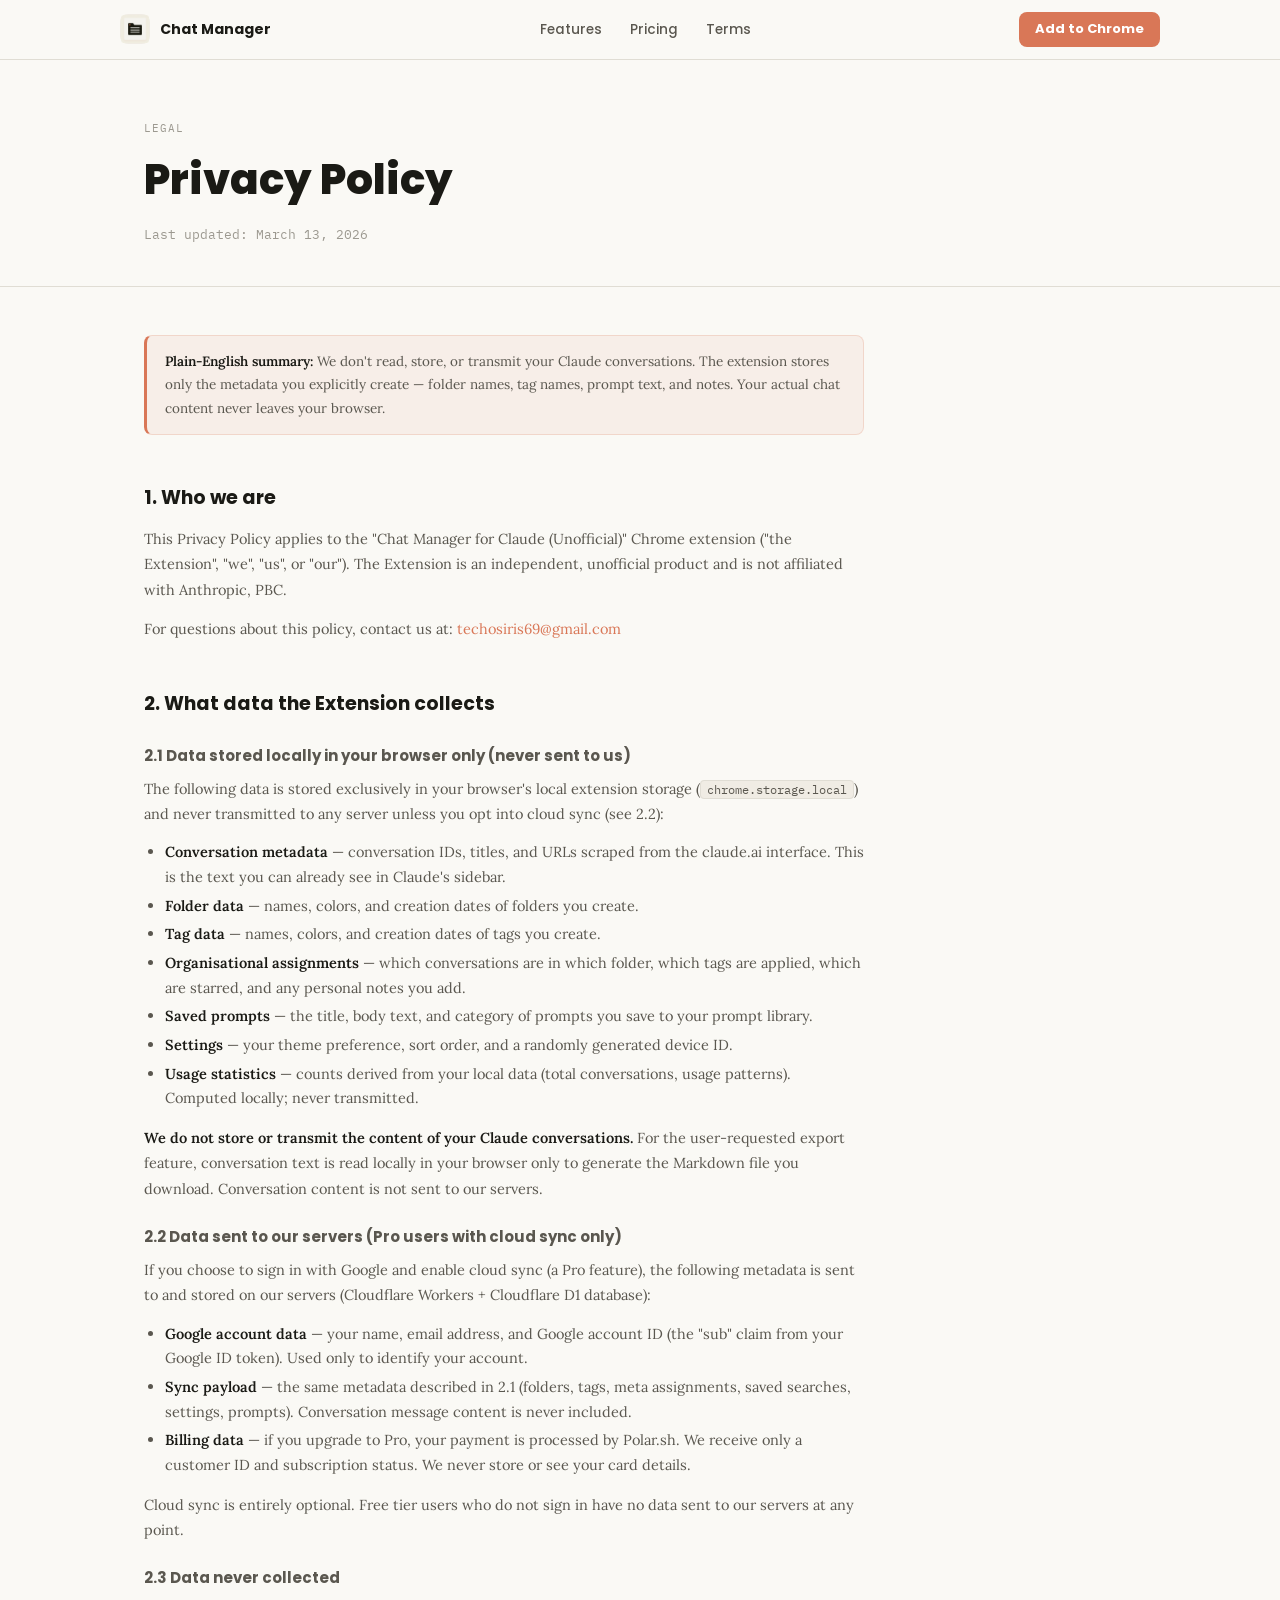
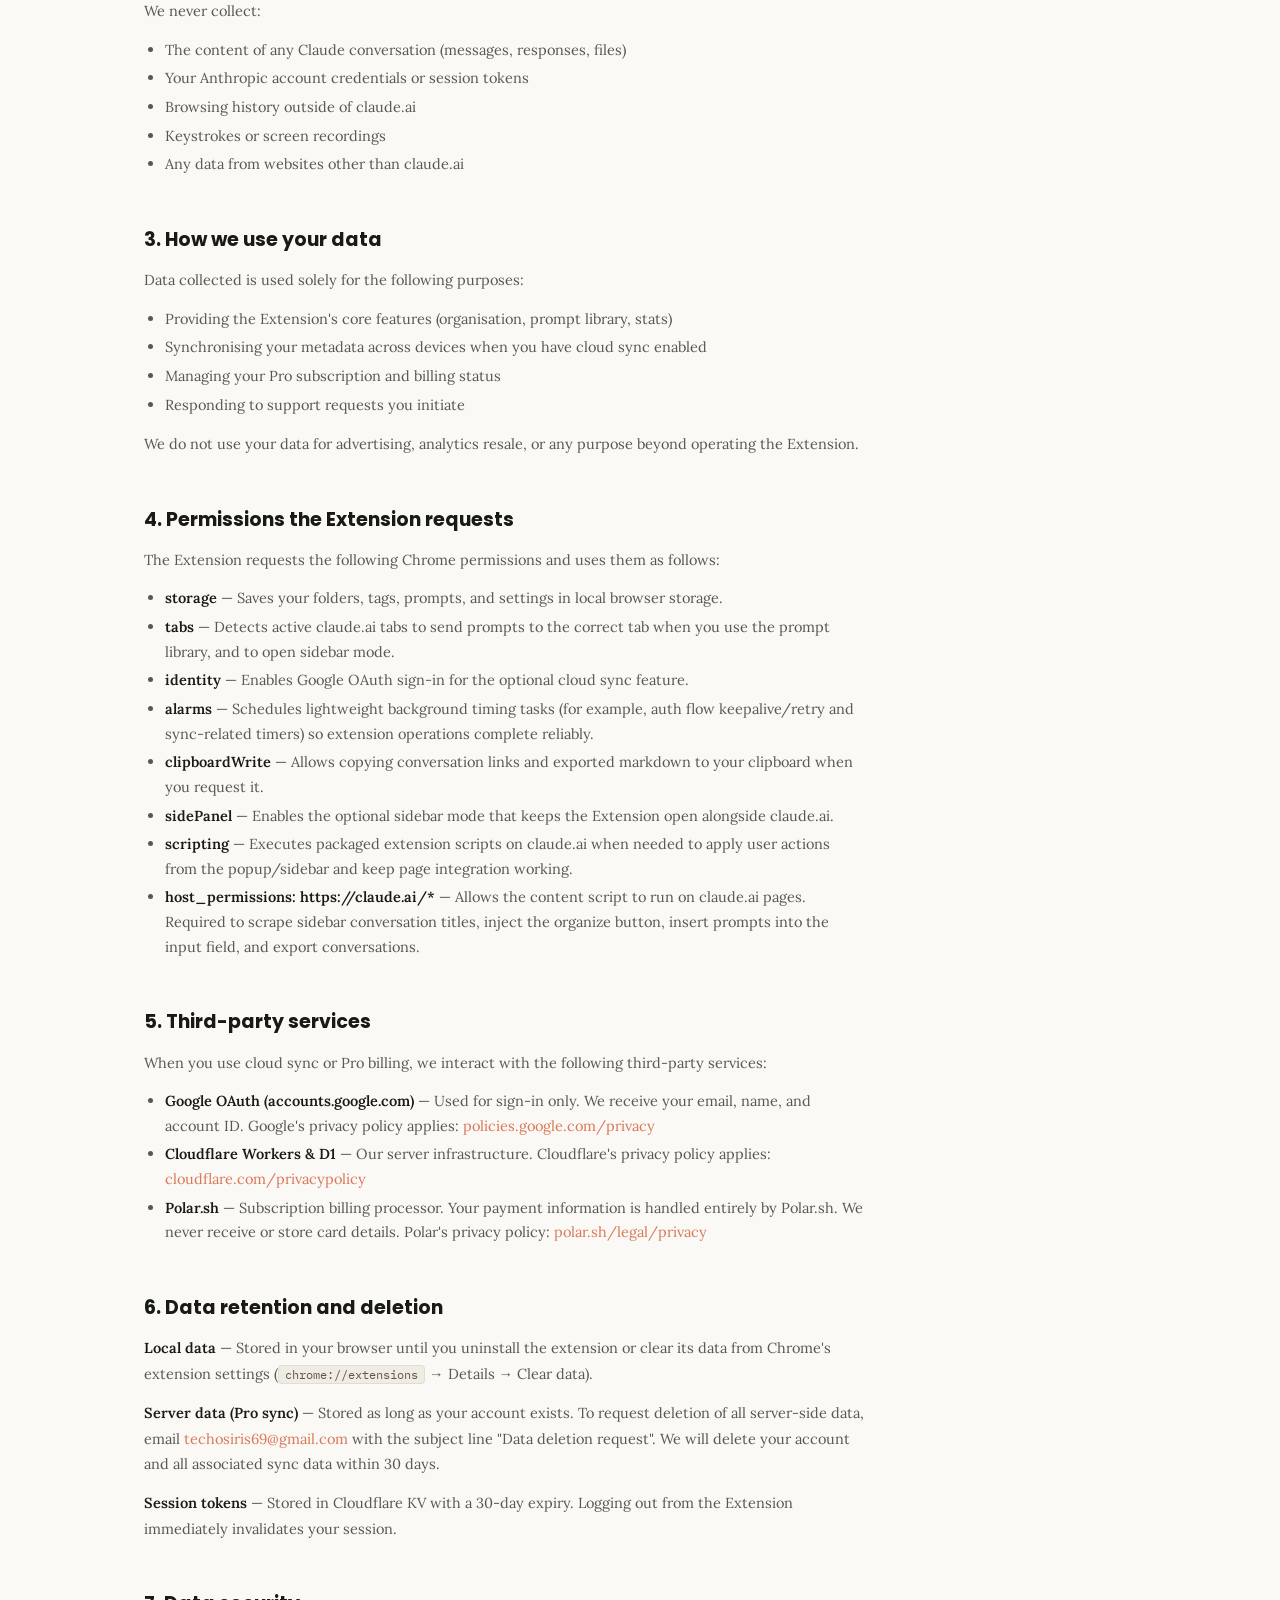
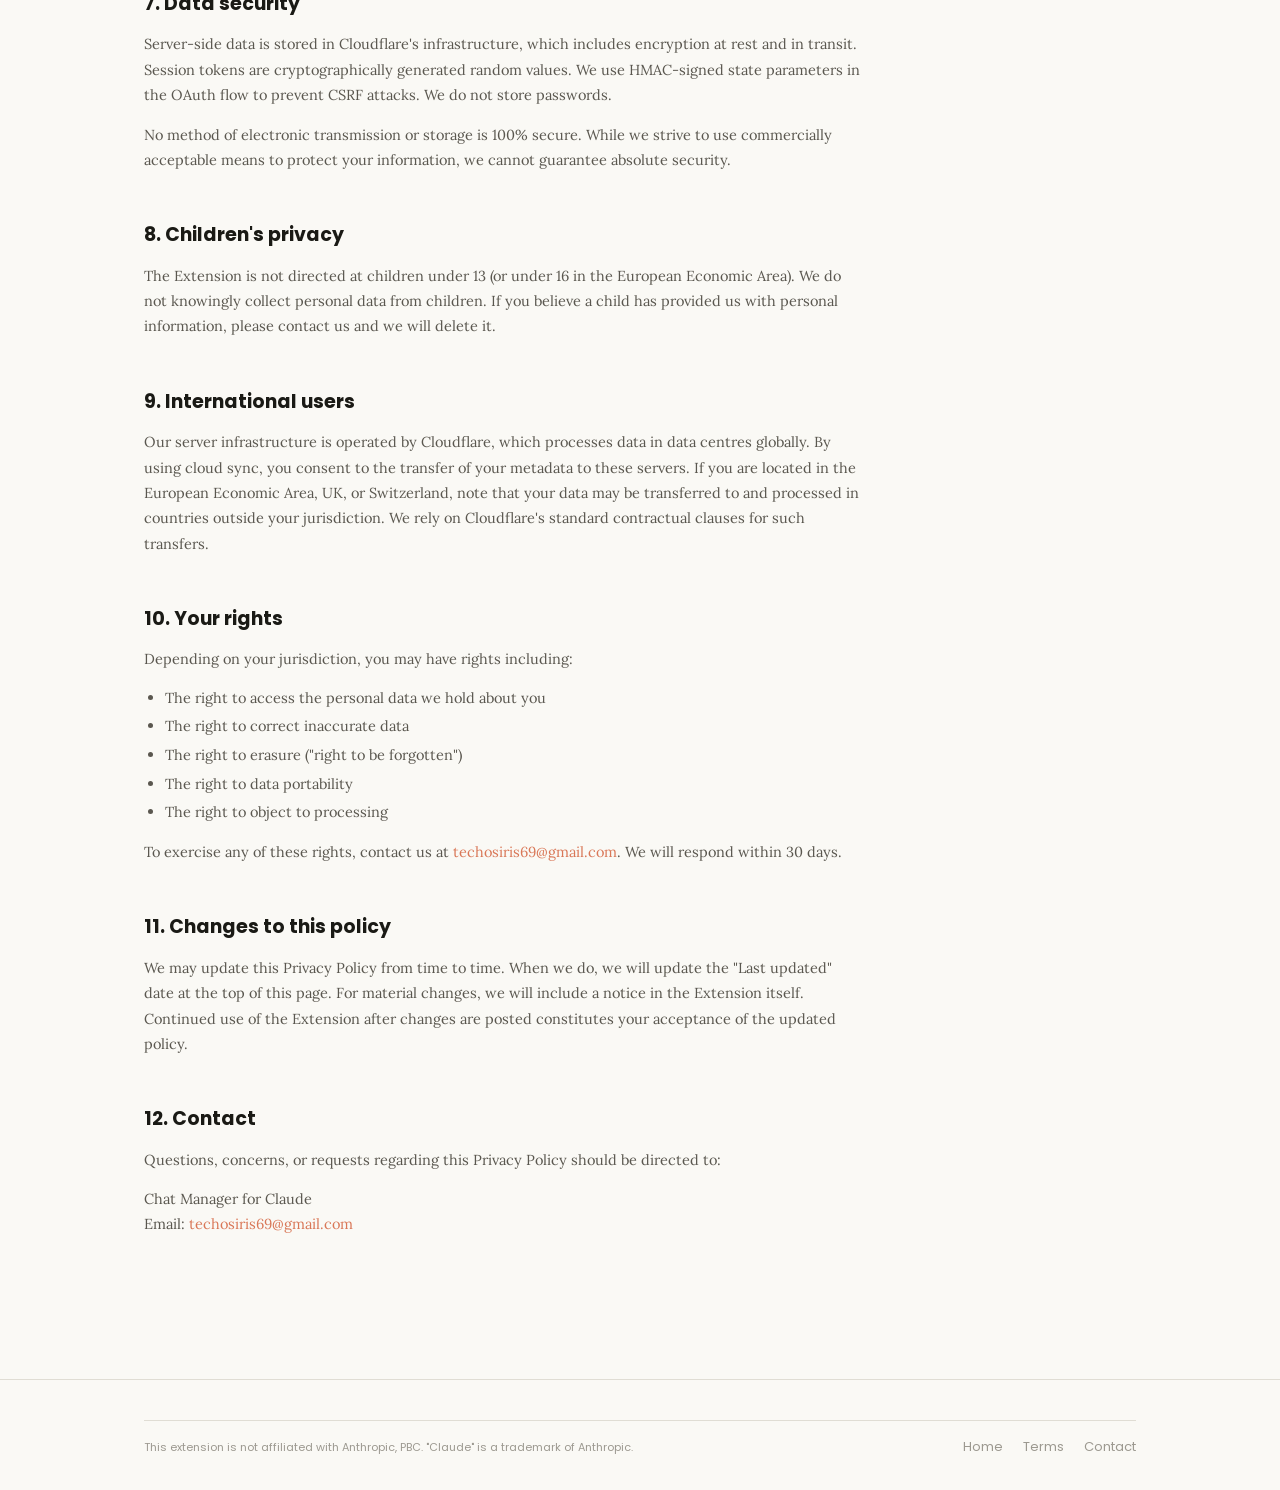
==== commit 02650835: "Add files via upload" ====
--- a/privacy.html
+++ b/privacy.html
@@ -326,12 +326,7 @@
                         </li>
                     </ul>
                     <p>
-                        <strong
-                            >We never read, store, or transmit the content of
-                            your Claude conversations — messages, responses,
-                            files, or any other communication with
-                            Claude.</strong
-                        >
+                        <strong>We do not store or transmit the content of your Claude conversations.</strong> For the user-requested export feature, conversation text is read locally in your browser only to generate the Markdown file you download. Conversation content is not sent to our servers.
                     </p>
 
                     <h3>
@@ -429,6 +424,12 @@
                             sign-in for the optional cloud sync feature.
                         </li>
                         <li>
+                            <strong>alarms</strong> — Schedules lightweight
+                            background timing tasks (for example, auth flow
+                            keepalive/retry and sync-related timers) so
+                            extension operations complete reliably.
+                        </li>
+                        <li>
                             <strong>clipboardWrite</strong> — Allows copying
                             conversation links and exported markdown to your
                             clipboard when you request it.
@@ -437,6 +438,12 @@
                             <strong>sidePanel</strong> — Enables the optional
                             sidebar mode that keeps the Extension open alongside
                             claude.ai.
+                        </li>
+                        <li>
+                            <strong>scripting</strong> — Executes packaged
+                            extension scripts on claude.ai when needed to apply
+                            user actions from the popup/sidebar and keep page
+                            integration working.
                         </li>
                         <li>
                             <strong
